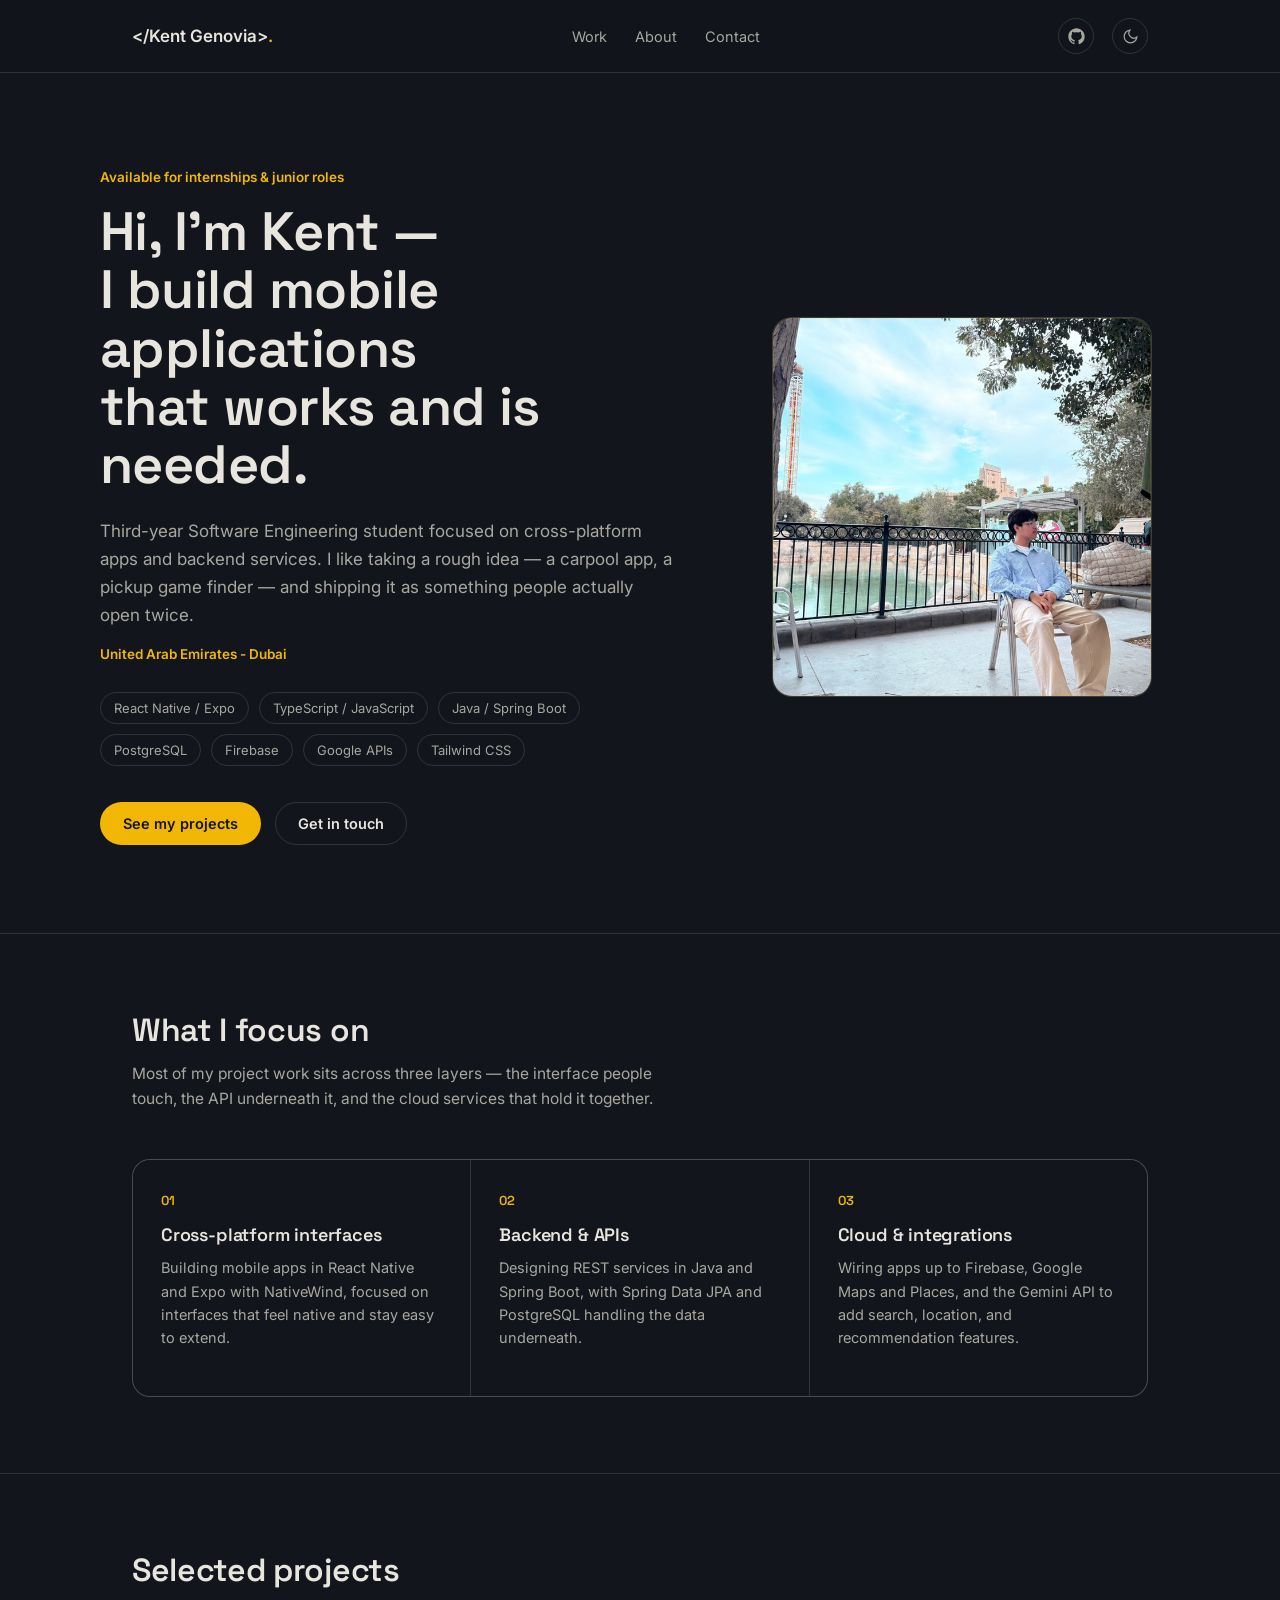
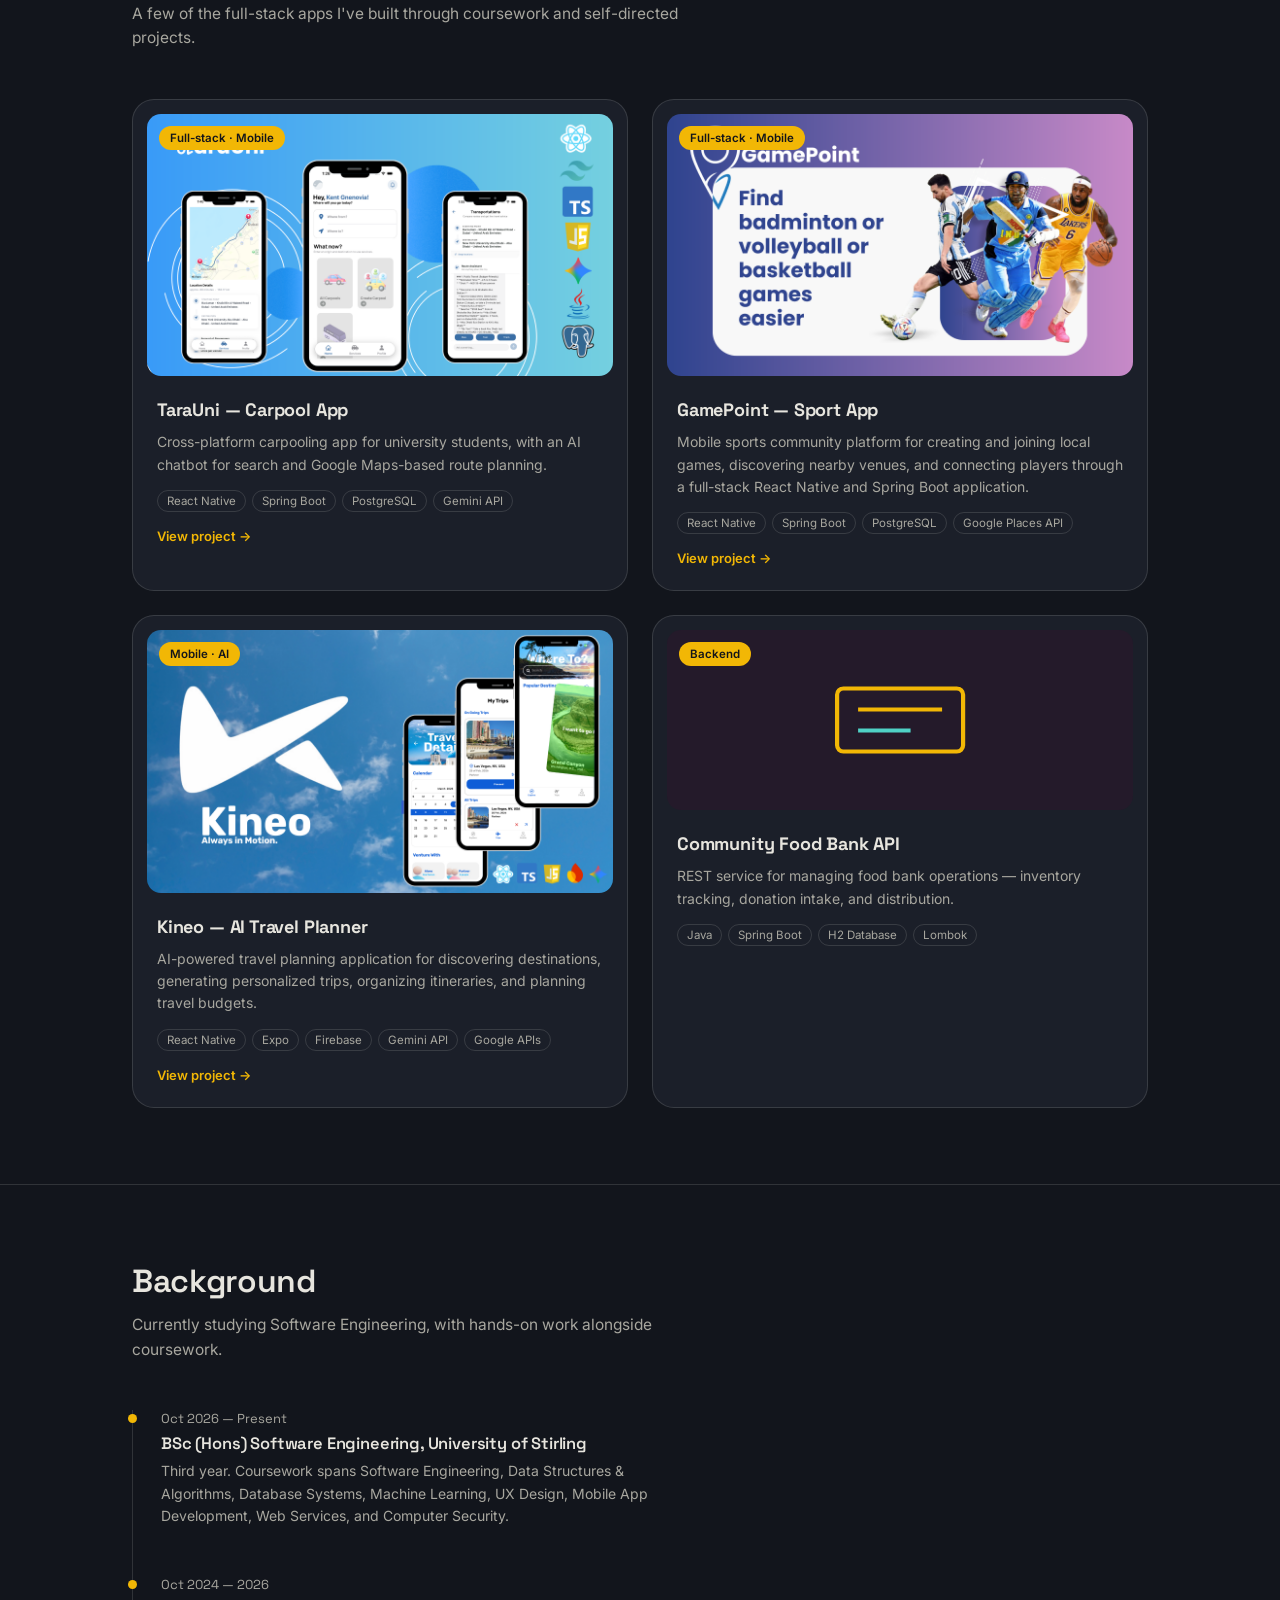
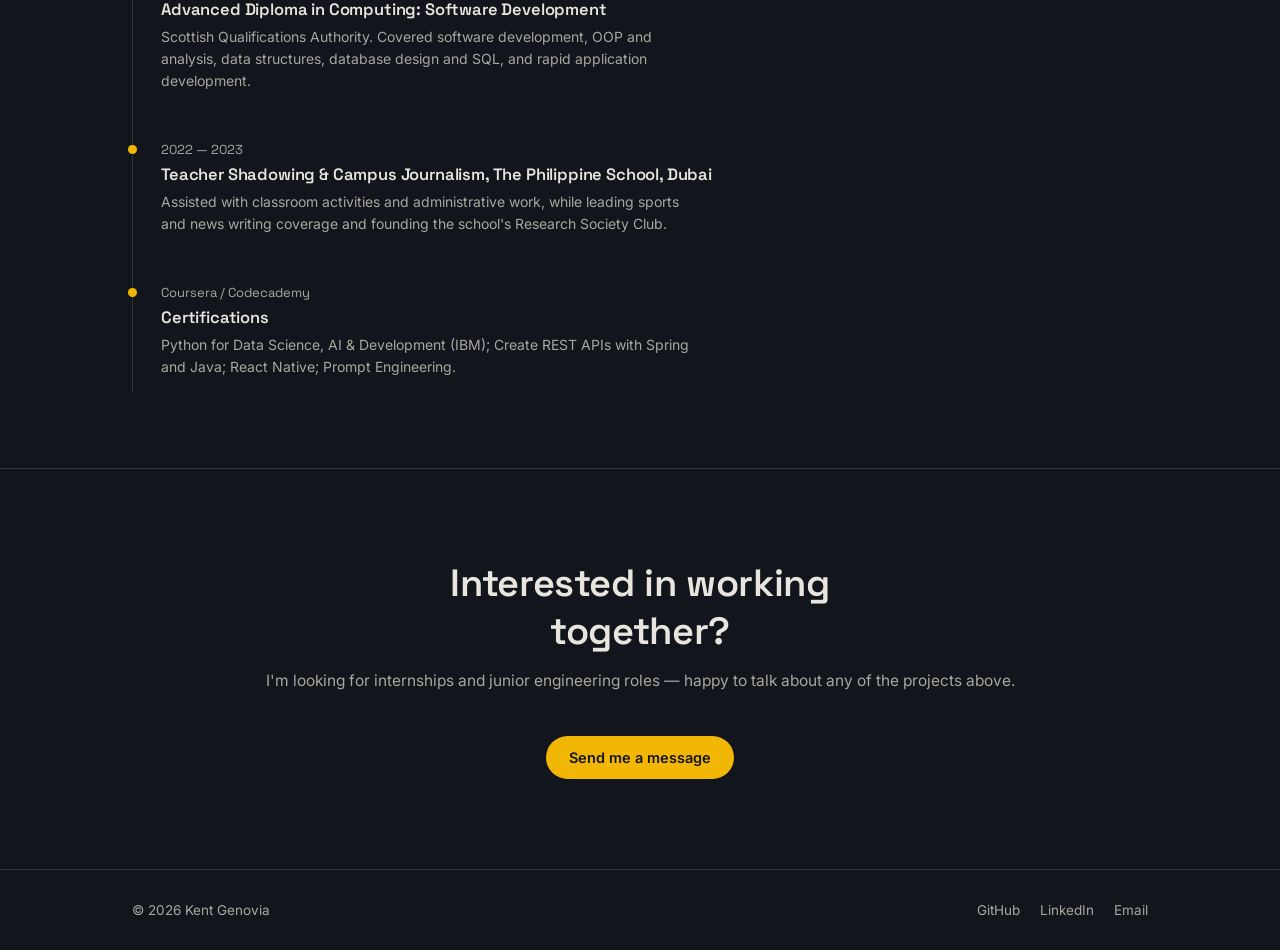
==== index.html @ 3444ab53 "initial deploy" ====
<!DOCTYPE html>
<html lang="en">
<head>
<meta charset="UTF-8">
<meta name="viewport" content="width=device-width, initial-scale=1.0">
<title>Kent Genovia — Software Engineering Student</title>
<meta name="description" content="Kent Edcel J. Genovia — Software Engineering Student building cross-platform apps and backend services.">
<link rel="preconnect" href="https://fonts.googleapis.com">
<link href="https://fonts.googleapis.com/css2?family=Space+Grotesk:wght@400;500;600;700&family=Inter:wght@400;500;600&display=swap" rel="stylesheet">
<link rel="stylesheet" href="styles.css">
</head>
<body>

<header>
  <nav class="wrap">
    <a class="brand" href="#top">&lt;/Kent Genovia&gt;<span class="dot">.</span></a>
    <div class="nav-links">
      <a href="#work">Work</a>
      <a href="#about">About</a>
      <a href="#contact">Contact</a>
    </div>
    <div class="nav-right">
      <a class="icon-btn" href="https://github.com/genoviakent12-rgb" target="_blank" rel="noopener" aria-label="GitHub">
        <svg width="17" height="17" viewBox="0 0 24 24" fill="currentColor"><path d="M12 .5C5.73.5.5 5.73.5 12a11.5 11.5 0 0 0 7.86 10.94c.57.1.79-.25.79-.55v-2.14c-3.2.7-3.88-1.36-3.88-1.36-.52-1.33-1.28-1.69-1.28-1.69-1.05-.72.08-.7.08-.7 1.16.08 1.77 1.19 1.77 1.19 1.03 1.77 2.71 1.26 3.37.96.1-.75.4-1.26.73-1.55-2.56-.29-5.25-1.28-5.25-5.7 0-1.26.45-2.29 1.19-3.1-.12-.29-.52-1.47.11-3.06 0 0 .97-.31 3.18 1.18a11 11 0 0 1 5.79 0c2.2-1.49 3.18-1.18 3.18-1.18.63 1.59.23 2.77.11 3.06.74.81 1.18 1.84 1.18 3.1 0 4.43-2.69 5.4-5.26 5.69.41.36.78 1.06.78 2.14v3.17c0 .3.21.66.79.55A11.5 11.5 0 0 0 23.5 12C23.5 5.73 18.27.5 12 .5Z"/></svg>
      </a>
      <button class="icon-btn" id="theme-toggle" aria-label="Toggle theme" title="Toggle theme">
        <svg id="theme-icon" width="17" height="17" viewBox="0 0 24 24" fill="none" stroke="currentColor" stroke-width="1.7"><path d="M21 12.8A9 9 0 1 1 11.2 3a7 7 0 0 0 9.8 9.8Z"/></svg>
      </button>
    </div>
  </nav>
</header>

<main id="top">

  <section class="hero wrap">

  <div>

    <div class="kicker">
      Available for internships &amp; junior roles
    </div>

    <h1>
      Hi, I'm Kent —<br>
      I build mobile applications<br>
      that works and is needed.
    </h1>

    <p class="lede">
      Third-year Software Engineering student focused on cross-platform apps and backend services.
      I like taking a rough idea &mdash; a carpool app, a pickup game finder &mdash; and shipping it as something people actually open twice.
    </p>

    <div class="kicker">
      United Arab Emirates - Dubai
    </div>

    <div class="stack-row">
      <span class="pill">React Native / Expo</span>
      <span class="pill">TypeScript / JavaScript</span>
      <span class="pill">Java / Spring Boot</span>
      <span class="pill">PostgreSQL</span>
      <span class="pill">Firebase</span>
      <span class="pill">Google APIs</span>
      <span class="pill">Tailwind CSS</span>
    </div>

    <div class="hero-actions">
      <a class="btn btn-primary" href="#work">
        See my projects
      </a>

      <a class="btn btn-ghost" href="mailto:genovia.kent12@gmail.com">
        Get in touch
      </a>
    </div>

  </div>


  <div class="profile-photo">

    <img
      src="images/portfolio_pfp.jpg"
      alt="Kent Genovia"
    >

  </div>

</section>

  <section class="section" id="about">
    <div class="wrap">
      <div class="section-head">
        <h2>What I focus on</h2>
        <p>Most of my project work sits across three layers &mdash; the interface people touch, the API underneath it, and the cloud services that hold it together.</p>
      </div>
      <div class="cap-grid">
        <div class="cap">
          <div class="num">01</div>
          <h3>Cross-platform interfaces</h3>
          <p>Building mobile apps in React Native and Expo with NativeWind, focused on interfaces that feel native and stay easy to extend.</p>
        </div>
        <div class="cap">
          <div class="num">02</div>
          <h3>Backend &amp; APIs</h3>
          <p>Designing REST services in Java and Spring Boot, with Spring Data JPA and PostgreSQL handling the data underneath.</p>
        </div>
        <div class="cap">
          <div class="num">03</div>
          <h3>Cloud &amp; integrations</h3>
          <p>Wiring apps up to Firebase, Google Maps and Places, and the Gemini API to add search, location, and recommendation features.</p>
        </div>
      </div>
    </div>
  </section>

  <section class="section" id="work">
  <div class="wrap">

    <div class="section-head">
      <h2>Selected projects</h2>
      <p>
        A few of the full-stack apps I've built through coursework
        and self-directed projects.
      </p>
    </div>

    <div class="proj-grid">

      <!-- TARAUNI -->
      <div class="proj-card">

        <a href="projects/tarauni.html" class="project-card-link">

          <div class="proj-thumb">
            <img src="images/TaraUniBanner.png" alt="TaraUni project banner">
            <div class="proj-tag">Full-stack · Mobile</div>
          </div>

          <div class="proj-body">

            <h3>
              TaraUni — Carpool App
            </h3>

            <p>
              Cross-platform carpooling app for university students,
              with an AI chatbot for search and Google Maps-based
              route planning.
            </p>

            <div class="proj-stack">
              <span>React Native</span>
              <span>Spring Boot</span>
              <span>PostgreSQL</span>
              <span>Gemini API</span>
            </div>

            <div class="project-view">
              View project →
            </div>

          </div>

        </a>

      </div>


      <!-- GAMEPOINT -->
      <div class="proj-card">

        <a href="projects/gamepoint.html" class="project-card-link">

          <div class="proj-thumb">
            <img src="images/GamePointBanner.png" alt="GamePoint project banner">
            <div class="proj-tag">Full-stack · Mobile</div>
          </div>

          <div class="proj-body">

            <h3>
              GamePoint — Sport App
            </h3>

            <p>
              Mobile sports community platform for creating and joining
              local games, discovering nearby venues, and connecting
              players through a full-stack React Native and Spring Boot
              application.
            </p>

            <div class="proj-stack">
              <span>React Native</span>
              <span>Spring Boot</span>
              <span>PostgreSQL</span>
              <span>Google Places API</span>
            </div>

            <div class="project-view">
              View project →
            </div>

          </div>

        </a>

      </div>


      <!-- KINEO -->
      <div class="proj-card">

        <a href="projects/kineo.html" class="project-card-link">

          <div class="proj-thumb">
            <img src="images/KineoBanner.png" alt="Kineo project banner">
            <div class="proj-tag">Mobile · AI</div>
          </div>

          <div class="proj-body">

            <h3>
              Kineo — AI Travel Planner
            </h3>

            <p>
              AI-powered travel planning application for discovering
              destinations, generating personalized trips, organizing
              itineraries, and planning travel budgets.
            </p>

            <div class="proj-stack">
              <span>React Native</span>
              <span>Expo</span>
              <span>Firebase</span>
              <span>Gemini API</span>
              <span>Google APIs</span>
            </div>

            <div class="project-view">
              View project →
            </div>

          </div>

        </a>

      </div>


      <!-- COMMUNITY FOOD BANK API -->
      <div class="proj-card">

        <div class="proj-thumb placeholder" style="background:#241a2a;">

          <div class="proj-tag">Backend</div>

          <svg viewBox="0 0 100 60">

            <rect
              x="20"
              y="15"
              width="60"
              height="30"
              rx="3"
              stroke="#f2b705"
              stroke-width="2"
              fill="none"
            />

            <line
              x1="30"
              y1="25"
              x2="70"
              y2="25"
              stroke="#f2b705"
              stroke-width="2"
            />

            <line
              x1="30"
              y1="35"
              x2="55"
              y2="35"
              stroke="#4fd1c5"
              stroke-width="2"
            />

          </svg>

        </div>

        <div class="proj-body">

          <h3>
            Community Food Bank API
          </h3>

          <p>
            REST service for managing food bank operations —
            inventory tracking, donation intake, and distribution.
          </p>

          <div class="proj-stack">
            <span>Java</span>
            <span>Spring Boot</span>
            <span>H2 Database</span>
            <span>Lombok</span>
          </div>

        </div>

      </div>

    </div>

  </div>
</section>

  <section class="section">
    <div class="wrap">
      <div class="section-head">
        <h2>Background</h2>
        <p>Currently studying Software Engineering, with hands-on work alongside coursework.</p>
      </div>
      <div class="timeline">
        <div class="t-item">
          <div class="t-when">Oct 2026 — Present</div>
          <h3>BSc (Hons) Software Engineering, University of Stirling</h3>
          <p>Third year. Coursework spans Software Engineering, Data Structures &amp; Algorithms, Database Systems, Machine Learning, UX Design, Mobile App Development, Web Services, and Computer Security.</p>
        </div>
        <div class="t-item">
          <div class="t-when">Oct 2024 — 2026</div>
          <h3>Advanced Diploma in Computing: Software Development</h3>
          <p>Scottish Qualifications Authority. Covered software development, OOP and analysis, data structures, database design and SQL, and rapid application development.</p>
        </div>
        <div class="t-item">
          <div class="t-when">2022 — 2023</div>
          <h3>Teacher Shadowing &amp; Campus Journalism, The Philippine School, Dubai</h3>
          <p>Assisted with classroom activities and administrative work, while leading sports and news writing coverage and founding the school's Research Society Club.</p>
        </div>
        <div class="t-item">
          <div class="t-when">Coursera / Codecademy</div>
          <h3>Certifications</h3>
          <p>Python for Data Science, AI &amp; Development (IBM); Create REST APIs with Spring and Java; React Native; Prompt Engineering.</p>
        </div>
      </div>
    </div>
  </section>

  <section class="cta" id="contact">
    <div class="wrap">
      <h2>Interested in working together?</h2>
      <p>I'm looking for internships and junior engineering roles — happy to talk about any of the projects above.</p>
      <a class="btn btn-primary" href="mailto:genovia.kent1205@gmail.com">Send me a message</a>
    </div>
  </section>

</main>

<footer>
  <div class="wrap">
    <span>© 2026 Kent Genovia</span>
    <div class="foot-links">
      <a href="https://github.com/genoviakent12-rgb" target="_blank" rel="noopener">GitHub</a>
      <a href="http://www.linkedin.com/in/kent-genovia-6a03a72a3" target="_blank" rel="noopener">LinkedIn</a>
      <a href="mailto:genovia.kent1205@gmail.com">Email</a>
    </div>
  </div>
</footer>

<script src="script.js"></script>
</body>
</html>
---- styles.css ----
:root{
  --ink:#12151c;
  --ink-2:#1b1f29;
  --paper:#f6f4ee;
  --paper-2:#ebe8df;
  --line-dark: rgba(231,229,222,0.14);
  --line-light: rgba(18,21,28,0.12);
  --gold:#f2b705;
  --teal:#4fd1c5;
  --text:#e7e5de;
  --text-dim:#a8a79f;
  --bg: var(--ink);
  --bg-2: var(--ink-2);
  --fg: var(--text);
  --fg-dim: var(--text-dim);
  --line: var(--line-dark);
  --radius: 16px;
}
html[data-theme="light"]{
  --bg: var(--paper);
  --bg-2: var(--paper-2);
  --fg: #1c1f26;
  --fg-dim:#5b5a54;
  --line: var(--line-light);
}
*{box-sizing:border-box;}
html,body{margin:0;padding:0;}
body{
  background:var(--bg);
  color:var(--fg);
  font-family:'Inter',sans-serif;
  -webkit-font-smoothing:antialiased;
  transition:background .25s ease,color .25s ease;
}
h1,h2,h3,.display{
  font-family:'Space Grotesk',sans-serif;
  letter-spacing:-0.01em;
  margin:0;
}
a{color:inherit;text-decoration:none;}
.wrap{
  max-width:1080px;
  margin:0 auto;
  padding:0 32px;
}
/* NAV */
header{
  position:sticky; top:0; z-index:20;
  background:color-mix(in srgb, var(--bg) 88%, transparent);
  backdrop-filter: blur(10px);
  border-bottom:1px solid var(--line);
}
nav.wrap{
  display:flex; align-items:center; justify-content:space-between;
  height:72px;
}
.brand{font-size:17px; font-weight:600;}
.brand .dot{color:var(--gold);}
.nav-links{display:flex; gap:28px; align-items:center; font-size:14.5px; color:var(--fg-dim);}
.nav-links a:hover{color:var(--fg);}
.nav-right{display:flex; align-items:center; gap:18px;}
.icon-btn{
  width:36px;height:36px;border-radius:50%;
  display:flex;align-items:center;justify-content:center;
  border:1px solid var(--line); color:var(--fg-dim); cursor:pointer;
  background:transparent;
}
.icon-btn:hover{color:var(--fg); border-color:var(--fg-dim);}
@media (max-width:720px){ .nav-links{display:none;} }

/* HERO */
.hero{
  padding:96px 0 88px;
  display:grid;
  grid-template-columns:1.15fr 0.85fr;
  gap:56px;
  align-items:center;
}
.kicker{
  font-size:13.5px; color:var(--gold); font-weight:600;
  margin-bottom:18px;
}
.hero h1{
  font-size:clamp(34px,5vw,54px);
  line-height:1.08;
  font-weight:600;
}
.hero p.lede{
  margin-top:22px;
  font-size:17px;
  line-height:1.65;
  color:var(--fg-dim);
  max-width:52ch;
}
.stack-row{
  display:flex; flex-wrap:wrap; gap:10px;
  margin-top:30px;
}
.pill{
  font-size:13px; padding:7px 13px;
  border:1px solid var(--line);
  border-radius:100px;
  color:var(--fg-dim);
}
.hero-actions{margin-top:36px; display:flex; gap:14px; flex-wrap:wrap;}
.btn{
  display:inline-flex; align-items:center; gap:8px;
  padding:12px 22px;
  font-size:14.5px; font-weight:600;
  border-radius:100px;
  cursor:pointer; border:1px solid transparent;
}
.btn-primary{background:var(--gold); color:#14151a;}
.btn-primary:hover{filter:brightness(1.06);}
.btn-ghost{border-color:var(--line); color:var(--fg);}
.btn-ghost:hover{border-color:var(--fg-dim);}

/* route graphic */
.route-card{
  position:relative;
  aspect-ratio:1/1.05;
  border:1px solid var(--line);
  border-radius:16px;
  background:var(--bg-2);
  overflow:hidden;
}
.route-card svg{width:100%;height:100%;display:block;}

/* SECTION HEADS */
.section{padding:76px 0; border-top:1px solid var(--line);}
.section-head{max-width:56ch; margin-bottom:48px;}
.section-head h2{font-size:clamp(24px,3vw,32px); font-weight:600;}
.section-head p{color:var(--fg-dim); margin-top:12px; font-size:15.5px; line-height:1.6;}

/* CAPABILITIES */
.cap-grid{
  display:grid; grid-template-columns:repeat(3,1fr); gap:1px;
  background:var(--line);
  border:1px solid var(--line);
  border-radius:18px;
  overflow:hidden;
}
.cap{
  background:var(--bg); padding:32px 28px;
}
.cap .num{font-size:13px; color:var(--gold); font-family:'Space Grotesk',sans-serif; font-weight:600;}
.cap h3{font-size:18px; margin-top:14px; font-weight:600;}
.cap p{font-size:14.5px; color:var(--fg-dim); margin-top:10px; line-height:1.6;}
@media (max-width:800px){ .cap-grid{grid-template-columns:1fr;} }

/* PROJECTS — redesigned card: padded rounded frame, tag floats over the image */
.proj-grid{
  display:grid; grid-template-columns:1fr 1fr; gap:24px;
}
.proj-card{
  border:1px solid var(--line);
  border-radius:22px;
  overflow:hidden;
  background:var(--bg-2);
  display:flex; flex-direction:column;
  padding:14px;
  transition:border-color .2s ease, transform .2s ease;
}
.proj-card:hover{
  border-color:var(--gold);
  transform:translateY(-3px);
}
.proj-thumb{
  position:relative;
  width:100%;
  border-radius:14px;
  overflow:hidden;
  background:var(--bg);
}
.proj-thumb img{
  width:100%;
  height:auto;
  display:block;
}
.proj-thumb.placeholder{
  height:180px;
  display:flex;
  align-items:center;
  justify-content:center;
}
.proj-thumb.placeholder svg{
  width:70%;
  height:70%;
}
.proj-tag{
  position:absolute;
  top:12px;
  left:12px;
  font-size:11.5px;
  font-weight:600;
  color:#14151a;
  background:var(--gold);
  padding:5px 11px;
  border-radius:100px;
  z-index:2;
}
.proj-body{padding:20px 10px 10px;}
.proj-body h3{font-size:18px; margin-top:2px;}
.proj-body p{font-size:14px; color:var(--fg-dim); margin-top:10px; line-height:1.6;}
.proj-stack{margin-top:14px; display:flex; flex-wrap:wrap; gap:6px;}
.proj-stack span{
  font-size:11.5px; color:var(--fg-dim);
  border:1px solid var(--line); border-radius:100px;
  padding:3px 9px;
}
@media (max-width:800px){ .proj-grid{grid-template-columns:1fr;} }
.project-card-link{
  display:flex;
  flex-direction:column;
  height:100%;
}
.project-card-link:hover{
  color:inherit;
}
.project-view{
  margin-top:16px;
  font-size:13px;
  font-weight:600;
  color:var(--gold);
}

/* TIMELINE (education/experience) */
.timeline{border-left:1px solid var(--line); padding-left:28px; display:flex; flex-direction:column; gap:34px;}
.t-item{position:relative;}
.t-item::before{
  content:""; position:absolute; left:-33px; top:4px;
  width:9px;height:9px;border-radius:50%;
  background:var(--gold);
}
.t-item .t-when{font-size:13px; color:var(--fg-dim); font-family:'Space Grotesk',sans-serif;}
.t-item h3{font-size:16.5px; margin-top:6px; font-weight:600;}
.t-item p{font-size:14px; color:var(--fg-dim); margin-top:6px; line-height:1.6; max-width:60ch;}

/* CTA */
.cta{
  text-align:center; padding:90px 0;
  border-top:1px solid var(--line);
}
.cta h2{font-size:clamp(26px,4vw,38px); font-weight:600; max-width:22ch; margin:0 auto;}
.cta p{color:var(--fg-dim); margin-top:16px; font-size:15.5px;}
.cta .btn{margin-top:30px;}

footer{border-top:1px solid var(--line); padding:32px 0;}
footer .wrap{display:flex; justify-content:space-between; align-items:center; font-size:13.5px; color:var(--fg-dim);}
footer a:hover{color:var(--fg);}
.foot-links{display:flex; gap:20px;}

@media (max-width:800px){
  .hero{grid-template-columns:1fr;}
  .route-card{order:-1; max-width:280px; margin:0 auto;}
}

/* PROJECT PAGE */

.project-hero{
  padding:90px 0 80px;
  border-bottom:1px solid var(--line);
}

.back-link{
  display:inline-block;
  font-size:14px;
  color:var(--fg-dim);
  margin-bottom:50px;
}

.back-link:hover{
  color:var(--fg);
}

.project-label{
  font-size:13px;
  font-weight:600;
  color:var(--gold);
  margin-bottom:18px;
}

.project-hero h1{
  font-size:clamp(48px,8vw,82px);
  line-height:1;
  font-weight:600;
}

.project-subtitle{
  max-width:680px;
  margin-top:24px;
  font-size:18px;
  line-height:1.65;
  color:var(--fg-dim);
}

.project-actions{
  display:flex;
  flex-wrap:wrap;
  gap:14px;
  margin-top:32px;
}


/* PROJECT INFORMATION */

.project-info-grid{
  display:grid;
  grid-template-columns:1.4fr .8fr;
  gap:80px;
}

.project-info-grid h2{
  font-size:30px;
  margin-bottom:24px;
}

.project-info-grid p{
  max-width:65ch;
  color:var(--fg-dim);
  font-size:15px;
  line-height:1.7;
  margin-top:16px;
}

.project-number{
  color:var(--gold);
  font-family:'Space Grotesk',sans-serif;
  font-weight:600;
  font-size:13px;
  margin-bottom:14px;
}

.project-details{
  border-top:1px solid var(--line);
}

.project-details > .section-label{
  display:block;
  padding:16px 0;
  border-bottom:1px solid var(--line);
}


.project-details strong{
  font-size:14px;
  font-weight:500;
}


/* TECHNOLOGIES */

.tech-grid{
  display:grid;
  grid-template-columns:repeat(3,1fr);
  gap:1px;
  background:var(--line);
  border:1px solid var(--line);
  border-radius:18px;
  overflow:hidden;
}

.tech-item{
  background:var(--bg);
  padding:26px;
  display:flex;
  flex-direction:column;
  gap:7px;
}

.tech-item strong{
  font-family:'Space Grotesk',sans-serif;
  font-size:17px;
}

.tech-item span{
  color:var(--fg-dim);
  font-size:13px;
}


/* FEATURES */

.feature-grid{
  display:grid;
  grid-template-columns:repeat(2,1fr);
  gap:24px;
}

.feature{
  border:1px solid var(--line);
  border-radius:16px;
  padding:30px;
  background:var(--bg-2);
}

.feature > span{
  color:var(--gold);
  font-family:'Space Grotesk',sans-serif;
  font-size:13px;
  font-weight:600;
}

.feature h3{
  font-size:18px;
  margin-top:14px;
}

.feature p{
  color:var(--fg-dim);
  font-size:14px;
  line-height:1.6;
  margin-top:10px;
}


/* PDF */

.pdf-container{
  width:100%;
  height:800px;
  border:1px solid var(--line);
  border-radius:16px;
  background:var(--bg-2);
  overflow:hidden;
}

.pdf-container iframe{
  width:100%;
  height:100%;
  border:0;
}


/* RESPONSIVE */

@media (max-width:800px){

  .project-info-grid{
    grid-template-columns:1fr;
    gap:50px;
  }

  .tech-grid{
    grid-template-columns:1fr;
  }

  .feature-grid{
    grid-template-columns:1fr;
  }

  .pdf-container{
    height:600px;
  }

}

@media (max-width:600px){

  .project-hero{
    padding:60px 0;
  }

  .project-hero h1{
    font-size:48px;
  }

  .project-subtitle{
    font-size:16px;
  }

  .pdf-container{
    height:500px;
  }

}

/* GAMEPOINT ARCHITECTURE */

.architecture{
  max-width:720px;
  margin:0 auto;
  display:flex;
  flex-direction:column;
  align-items:center;
}

.architecture-box{
  width:100%;
  max-width:520px;
  padding:28px;
  border:1px solid var(--line);
  background:var(--bg-2);
  text-align:center;
  border-radius:14px;
  display:flex;
  flex-direction:column;
  gap:7px;
  transition:transform .2s ease,border-color .2s ease;
}

.architecture-box:hover{
  transform:translateY(-4px);
  border-color:var(--gold);
}

.architecture-box strong{
  font-family:'Space Grotesk',sans-serif;
  font-size:19px;
}

.architecture-box span{
  color:var(--fg-dim);
  font-size:13px;
}

.architecture-arrow{
  display:flex;
  flex-direction:column;
  align-items:center;
  gap:4px;
  padding:18px 0;
  color:var(--gold);
  font-family:'Space Grotesk',sans-serif;
  font-size:22px;
}

.architecture-arrow span{
  color:var(--fg-dim);
  font-family:'Inter',sans-serif;
  font-size:11px;
}

.architecture-number{
  display:inline-flex;
  align-items:center;
  justify-content:center;
  width:max-content;
  min-width:42px;
  height:26px;
  padding:0 9px;
  margin:0 auto 15px;
  border:1px solid var(--line);
  border-radius:999px;
  font-size:10px;
  font-weight:700;
  letter-spacing:.08em;
  color:var(--gold);
}

.architecture-box h3{
  margin:0 0 8px;
  font-size:17px;
}

.architecture-box p{
  margin:0;
  color:var(--fg-dim);
  font-size:13px;
  line-height:1.6;
}

.architecture-row{
  display:grid;
  grid-template-columns:repeat(3,1fr);
  gap:16px;
  width:100%;
}

.architecture-box-wide{
  width:100%;
  max-width:100%;
}


/* API */

.api-list{
  display:flex;
  flex-direction:column;
  gap:14px;
  margin-top:30px;
}

.api-item{
  display:flex;
  gap:18px;
  align-items:flex-start;
  padding:22px;
  border:1px solid var(--line);
  border-radius:14px;
  background:var(--bg-2);
}

.api-number{
  display:flex;
  align-items:center;
  justify-content:center;
  flex-shrink:0;
  width:38px;
  height:38px;
  border:1px solid var(--line);
  border-radius:10px;
  font-size:11px;
  font-weight:700;
  color:var(--gold);
}

.api-method{
  font-family:'Space Grotesk',sans-serif;
  font-size:12px;
  font-weight:600;
  color:var(--gold);
}

.api-item strong{
  display:block;
  margin-bottom:6px;
  color:var(--fg);
  font-size:15px;
}

.api-item code{
  font-family:monospace;
  font-size:13px;
  color:var(--fg);
}

.api-item p{
  margin:0;
  color:var(--fg-dim);
  font-size:13.5px;
  line-height:1.6;
}


/* DOCUMENTATION CARD */

.documentation-grid{
  display:grid;
  grid-template-columns:repeat(3,1fr);
  gap:16px;
  margin-top:30px;
}

.documentation-card{
  display:flex;
  flex-direction:column;
  padding:25px;
  min-height:190px;
  border:1px solid var(--line);
  border-radius:14px;
  background:var(--bg-2);
  text-decoration:none;
  transition:transform .2s ease,border-color .2s ease;
}

.documentation-card:hover{
  transform:translateY(-5px);
  border-color:var(--gold);
  color:inherit;
}

.documentation-type{
  display:inline-flex;
  width:max-content;
  margin-bottom:15px;
  padding:5px 9px;
  border:1px solid var(--line);
  border-radius:999px;
  font-size:9px;
  font-weight:700;
  letter-spacing:.1em;
  color:var(--gold);
}

.documentation-card h3{
  margin:0 0 8px;
  font-size:17px;
  color:var(--fg);
}

.documentation-card p{
  margin:0;
  color:var(--fg-dim);
  font-size:13px;
  line-height:1.6;
  max-width:55ch;
}

.documentation-link{
  margin-top:auto;
  padding-top:20px;
  font-size:12px;
  font-weight:600;
  color:var(--gold);
}


/* KINEO PROJECT PAGE — BUDGET */

.budget-grid{
  display:grid;
  grid-template-columns:repeat(4,1fr);
  gap:14px;
  margin-top:30px;
}

.budget-card{
  padding:24px;
  border:1px solid var(--line);
  border-radius:14px;
  background:var(--bg-2);
  display:flex;
  flex-direction:column;
  gap:10px;
  transition:transform .2s ease,border-color .2s ease;
}

.budget-card:hover{
  transform:translateY(-4px);
  border-color:var(--gold);
}

.budget-name{
  font-size:13px;
  font-weight:600;
  text-transform:uppercase;
  letter-spacing:.08em;
  color:var(--fg-dim);
}

.budget-card strong{
  font-family:'Space Grotesk',sans-serif;
  font-size:17px;
  color:var(--fg);
}


/* KINEO CTA */

.project-cta{
  padding:120px 0;
  border-top:1px solid var(--line);
}

.cta-content{
  max-width:700px;
}

.cta-content h2{
  margin:12px 0 16px;
  font-size:clamp(32px,5vw,54px);
  line-height:1.05;
  letter-spacing:-.04em;
}

.cta-content p{
  margin:0 0 28px;
  max-width:540px;
  color:var(--fg-dim);
  line-height:1.7;
}


/* KINEO RESPONSIVE */

@media(max-width:900px){

  .budget-grid{
    grid-template-columns:repeat(2,1fr);
  }

  .architecture-row{
    grid-template-columns:1fr;
  }

  .documentation-grid{
    grid-template-columns:repeat(2,1fr);
  }

}

@media(max-width:600px){

  .budget-grid{
    grid-template-columns:1fr;
  }

  .documentation-grid{
    grid-template-columns:1fr;
  }

  .architecture-box{
    padding:22px;
  }

  .api-item{
    padding:18px;
  }

  .project-cta{
    padding:80px 0;
  }

}

/* PROFILE PHOTO */
.profile-photo{
  position:relative;
  width:100%;
  max-width:380px;
  aspect-ratio:1/1;
  margin:0 auto;
  border:1px solid var(--line);
  border-radius:20px;
  overflow:hidden;
  background:var(--bg-2);
}

.profile-photo img{
  width:100%;
  height:100%;
  display:block;
  object-fit:cover;
  object-position:center;
}

.profile-photo::after{
  content:"";
  position:absolute;
  inset:0;
  border:1px solid rgba(242,183,5,0.18);
  border-radius:20px;
  pointer-events:none;
}

@media (max-width:800px){
  .profile-photo{
    order:-1;
    max-width:280px;
    margin:0 auto 10px;
  }
}

/* DEMO CARD */
.demo-card{
  margin-top:32px;
  padding:32px;
  border:1px solid var(--line);
  border-radius:18px;
  background:var(--bg-2);
}

.demo-label{
  display:block;
  font-size:12px;
  font-weight:600;
  color:var(--gold);
  margin-bottom:12px;
  letter-spacing:.04em;
}

.demo-card h3{
  font-size:22px;
  font-weight:600;
  margin-bottom:12px;
}

.demo-card p{
  max-width:650px;
  color:var(--fg-dim);
  line-height:1.65;
  margin-bottom:24px;
}
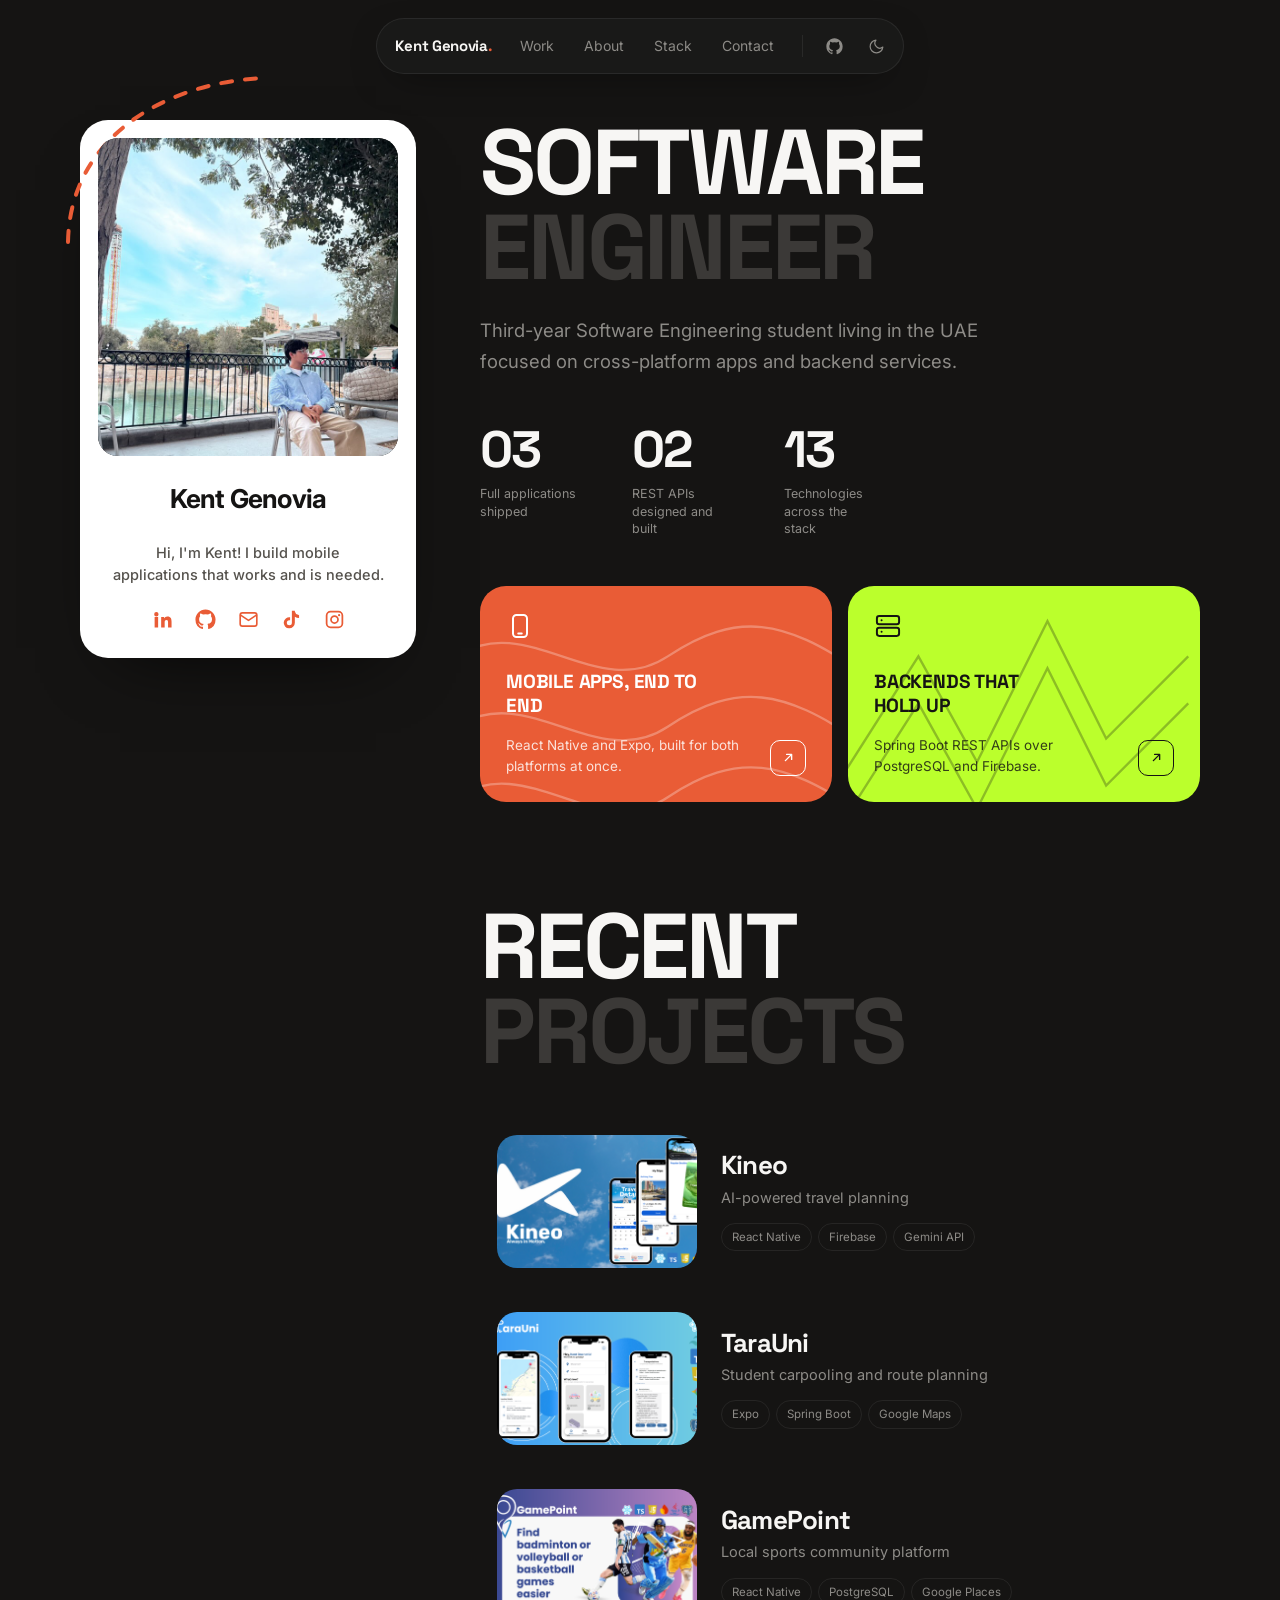
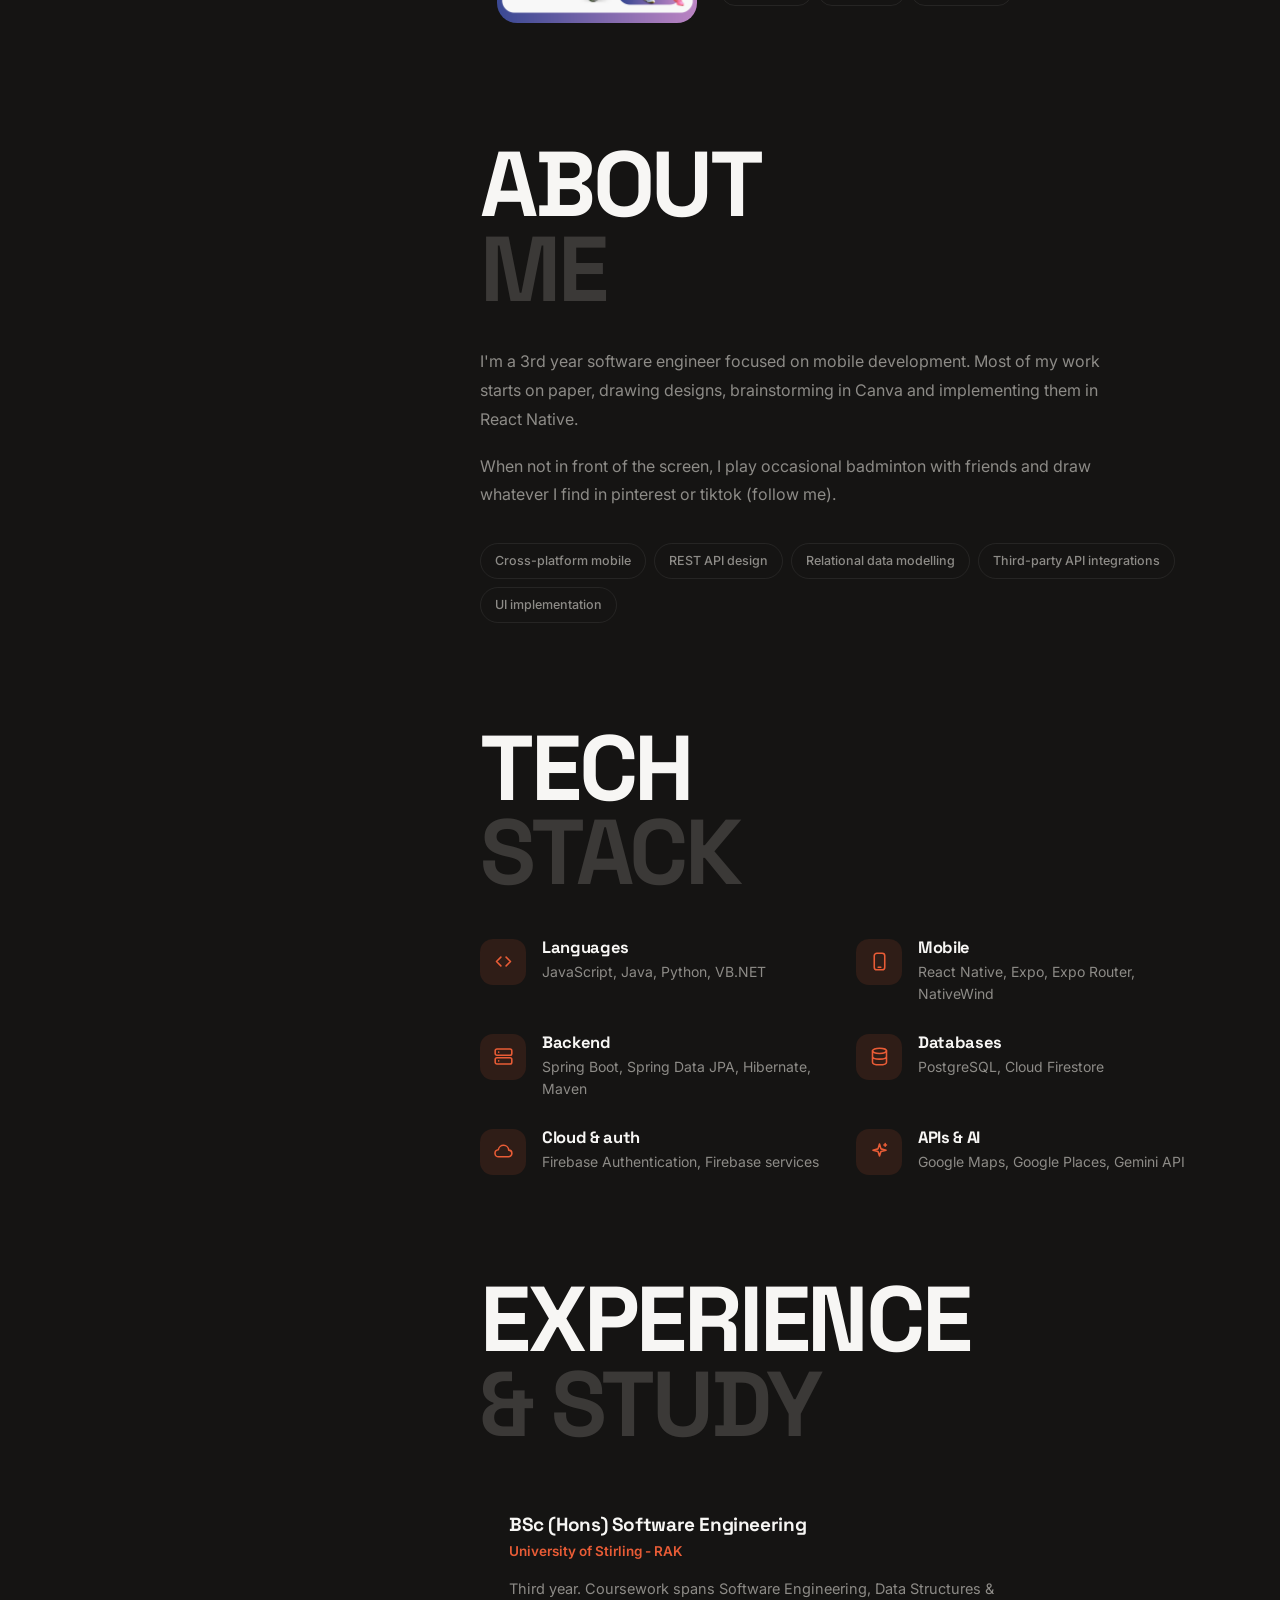
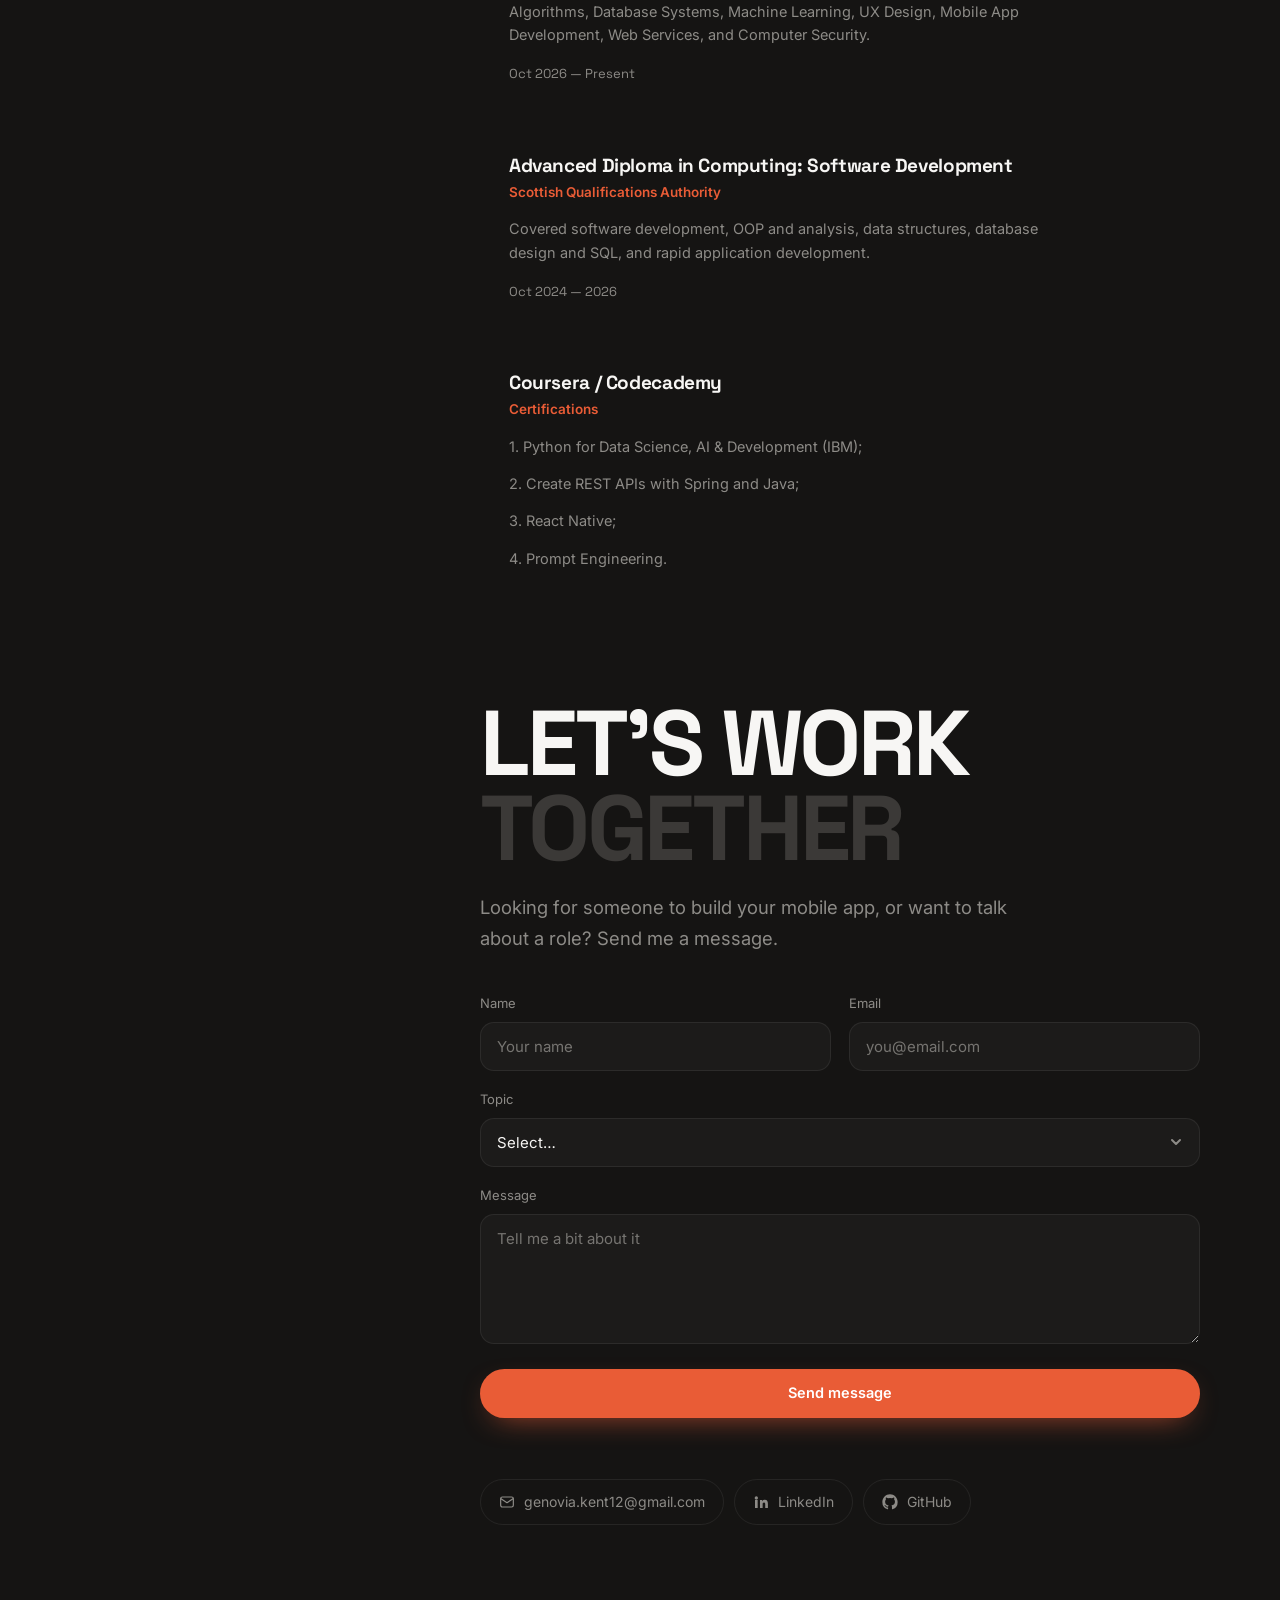
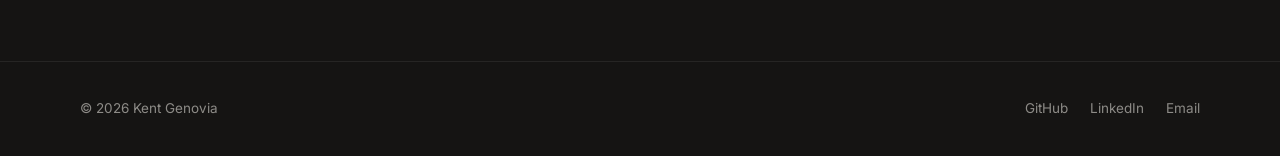
==== commit 9afd2335: "change the styling for a more modern look" ====
--- a/index.html
+++ b/index.html
@@ -1,376 +1,623 @@
 <!DOCTYPE html>
-<html lang="en">
+<html lang="en" data-theme="dark">
 <head>
 <meta charset="UTF-8">
 <meta name="viewport" content="width=device-width, initial-scale=1.0">
-<title>Kent Genovia — Software Engineering Student</title>
-<meta name="description" content="Kent Edcel J. Genovia — Software Engineering Student building cross-platform apps and backend services.">
+
+<title>Kent Genovia — Software Engineer</title>
+
+<meta name="description" content="Kent Genovia — software engineer building cross-platform mobile applications with React Native, Expo, Spring Boot and PostgreSQL.">
+<meta name="theme-color" content="#151413">
+
 <link rel="preconnect" href="https://fonts.googleapis.com">
+<link rel="preconnect" href="https://fonts.gstatic.com" crossorigin>
 <link href="https://fonts.googleapis.com/css2?family=Space+Grotesk:wght@400;500;600;700&family=Inter:wght@400;500;600&display=swap" rel="stylesheet">
+
 <link rel="stylesheet" href="styles.css">
+
+<script>
+  (function () {
+    try {
+      var saved = localStorage.getItem('kg-theme');
+      if (saved) document.documentElement.setAttribute('data-theme', saved);
+    } catch (e) {}
+
+    if ('IntersectionObserver' in window &&
+        !window.matchMedia('(prefers-reduced-motion: reduce)').matches) {
+      document.documentElement.classList.add('reveal-ready');
+    }
+  })();
+</script>
+
 </head>
+
 <body>
 
-<header>
-  <nav class="wrap">
-    <a class="brand" href="#top">&lt;/Kent Genovia&gt;<span class="dot">.</span></a>
+<!-- ===================== NAV ===================== -->
+
+<header class="site-header">
+
+  <nav class="nav-pill" aria-label="Main">
+
+    <a class="brand" href="index.html">Kent Genovia<span class="dot">.</span></a>
+
     <div class="nav-links">
       <a href="#work">Work</a>
       <a href="#about">About</a>
+      <a href="#stack">Stack</a>
       <a href="#contact">Contact</a>
     </div>
+
+    <span class="nav-divider" aria-hidden="true"></span>
+
     <div class="nav-right">
-      <a class="icon-btn" href="https://github.com/genoviakent12-rgb" target="_blank" rel="noopener" aria-label="GitHub">
-        <svg width="17" height="17" viewBox="0 0 24 24" fill="currentColor"><path d="M12 .5C5.73.5.5 5.73.5 12a11.5 11.5 0 0 0 7.86 10.94c.57.1.79-.25.79-.55v-2.14c-3.2.7-3.88-1.36-3.88-1.36-.52-1.33-1.28-1.69-1.28-1.69-1.05-.72.08-.7.08-.7 1.16.08 1.77 1.19 1.77 1.19 1.03 1.77 2.71 1.26 3.37.96.1-.75.4-1.26.73-1.55-2.56-.29-5.25-1.28-5.25-5.7 0-1.26.45-2.29 1.19-3.1-.12-.29-.52-1.47.11-3.06 0 0 .97-.31 3.18 1.18a11 11 0 0 1 5.79 0c2.2-1.49 3.18-1.18 3.18-1.18.63 1.59.23 2.77.11 3.06.74.81 1.18 1.84 1.18 3.1 0 4.43-2.69 5.4-5.26 5.69.41.36.78 1.06.78 2.14v3.17c0 .3.21.66.79.55A11.5 11.5 0 0 0 23.5 12C23.5 5.73 18.27.5 12 .5Z"/></svg>
+
+      <a class="icon-btn" href="https://github.com/genoviakent12-rgb" target="_blank" rel="noopener" aria-label="GitHub profile">
+        <svg width="17" height="17" viewBox="0 0 24 24" fill="currentColor" aria-hidden="true">
+          <path d="M12 .5C5.73.5.5 5.73.5 12a11.5 11.5 0 0 0 7.86 10.94c.57.1.79-.25.79-.55v-2.14c-3.2.7-3.88-1.36-3.88-1.36-.52-1.33-1.28-1.69-1.28-1.69-1.05-.72.08-.7.08-.7 1.16.08 1.77 1.19 1.77 1.19 1.03 1.77 2.71 1.26 3.37.96.1-.75.4-1.26.73-1.55-2.56-.29-5.25-1.28-5.25-5.7 0-1.26.45-2.29 1.19-3.1-.12-.29-.52-1.47.11-3.06 0 0 .97-.31 3.18 1.18a11 11 0 0 1 5.79 0c2.2-1.49 3.18-1.18 3.18-1.18.63 1.59.23 2.77.11 3.06.74.81 1.18 1.84 1.18 3.1 0 4.43-2.69 5.4-5.26 5.69.41.36.78 1.06.78 2.14v3.17c0 .3.21.66.79.55A11.5 11.5 0 0 0 23.5 12C23.5 5.73 18.27.5 12 .5Z"/>
+        </svg>
       </a>
-      <button class="icon-btn" id="theme-toggle" aria-label="Toggle theme" title="Toggle theme">
-        <svg id="theme-icon" width="17" height="17" viewBox="0 0 24 24" fill="none" stroke="currentColor" stroke-width="1.7"><path d="M21 12.8A9 9 0 1 1 11.2 3a7 7 0 0 0 9.8 9.8Z"/></svg>
+
+      <button class="icon-btn" id="theme-toggle" aria-label="Switch to light theme" title="Switch to light theme">
+        <svg id="theme-icon" width="17" height="17" viewBox="0 0 24 24" fill="none" stroke="currentColor" stroke-width="1.7" stroke-linecap="round" stroke-linejoin="round" aria-hidden="true">
+          <path d="M21 12.8A9 9 0 1 1 11.2 3a7 7 0 0 0 9.8 9.8Z"/>
+        </svg>
       </button>
+
+      <button class="icon-btn nav-toggle" id="nav-toggle" aria-label="Open menu" aria-expanded="false" aria-controls="nav-menu">
+        <svg width="18" height="18" viewBox="0 0 24 24" fill="none" stroke="currentColor" stroke-width="1.8" stroke-linecap="round" aria-hidden="true">
+          <path d="M4 7h16M4 12h16M4 17h16"/>
+        </svg>
+      </button>
+
     </div>
+
   </nav>
+
+  <div class="nav-menu" id="nav-menu">
+    <a href="#work">Work</a>
+    <a href="#about">About</a>
+    <a href="#stack">Stack</a>
+    <a href="#contact">Contact</a>
+  </div>
+
 </header>
 
-<main id="top">
-
-  <section class="hero wrap">
-
-  <div>
-
-    <div class="kicker">
-      Available for internships &amp; junior roles
+
+<main>
+
+<div class="wrap">
+<div class="rail">
+
+
+  <!-- ===================== STICKY PROFILE CARD ===================== -->
+
+  <aside class="rail-left">
+
+    <div class="profile-card">
+
+      <svg class="arc" viewBox="0 0 320 190" aria-hidden="true">
+        <path d="M18 168 C 20 60, 120 8, 214 4"/>
+      </svg>
+
+      <div class="profile-photo">
+        <img src="images/portfolio_pfp.jpg" alt="Kent Genovia" width="320" height="340">
+      </div>
+
+      <div class="profile-name">Kent Genovia</div>
+
+      <p class="profile-bio">
+        Hi, I'm Kent!
+        I build mobile applications
+        that works and is needed.
+      </p>
+
+      <div class="profile-socials">
+
+        <a href="http://www.linkedin.com/in/kent-genovia-6a03a72a3" target="_blank" rel="noopener" aria-label="LinkedIn">
+          <svg width="21" height="21" viewBox="0 0 24 24" fill="currentColor">
+            <path d="M4.98 3.5a2.5 2.5 0 1 1 0 5 2.5 2.5 0 0 1 0-5ZM3 9h4v12H3V9Zm7 0h3.8v1.7h.05a4.16 4.16 0 0 1 3.75-2.06c4 0 4.75 2.64 4.75 6.07V21h-4v-5.4c0-1.29-.02-2.95-1.8-2.95-1.8 0-2.08 1.4-2.08 2.85V21h-4V9Z"/>
+          </svg>
+        </a>
+
+        <a href="https://github.com/genoviakent12-rgb" target="_blank" rel="noopener" aria-label="GitHub">
+          <svg width="21" height="21" viewBox="0 0 24 24" fill="currentColor">
+            <path d="M12 .5C5.73.5.5 5.73.5 12a11.5 11.5 0 0 0 7.86 10.94c.57.1.79-.25.79-.55v-2.14c-3.2.7-3.88-1.36-3.88-1.36-.52-1.33-1.28-1.69-1.28-1.69-1.05-.72.08-.7.08-.7 1.16.08 1.77 1.19 1.77 1.19 1.03 1.77 2.71 1.26 3.37.96.1-.75.4-1.26.73-1.55-2.56-.29-5.25-1.28-5.25-5.7 0-1.26.45-2.29 1.19-3.1-.12-.29-.52-1.47.11-3.06 0 0 .97-.31 3.18 1.18a11 11 0 0 1 5.79 0c2.2-1.49 3.18-1.18 3.18-1.18.63 1.59.23 2.77.11 3.06.74.81 1.18 1.84 1.18 3.1 0 4.43-2.69 5.4-5.26 5.69.41.36.78 1.06.78 2.14v3.17c0 .3.21.66.79.55A11.5 11.5 0 0 0 23.5 12C23.5 5.73 18.27.5 12 .5Z"/>
+          </svg>
+        </a>
+
+
+        <a href="mailto:genovia.kent12@gmail.com" aria-label="Email">
+          <svg width="21" height="21" viewBox="0 0 24 24" fill="none" stroke="currentColor" stroke-width="1.9" stroke-linecap="round" stroke-linejoin="round">
+            <rect x="2.5" y="4.5" width="19" height="15" rx="2.5"/>
+            <path d="m3 7 9 6 9-6"/>
+          </svg>
+        </a>
+
+        <a href="https://www.tiktok.com/@bigturd0?lang=en" target="_blank" rel="noopener" aria-label="GitHub">
+          <svg width="21" height="21" viewBox="0 0 24 24" fill="currentColor">
+            <path d="M19.59 6.69a4.83 4.83 0 0 1-3.77-3.77V2h-3.39v13.67a2.89 2.89 0 1 1-2.89-2.89c.3 0 .59.05.86.13v-3.45a6.36 6.36 0 1 0 5.42 6.28V8.86a8.25 8.25 0 0 0 4.83 1.55V7.02a4.85 4.85 0 0 1-1.06-.33Z"/>
+          </svg>
+        </a>
+
+        <a href="https://www.instagram.com/kntdclll/" target="_blank" rel="noopener" aria-label="GitHub">
+          <svg width="21" height="21" viewBox="0 0 24 24" fill="currentColor">
+            <path d="M7.5 2h9A5.5 5.5 0 0 1 22 7.5v9a5.5 5.5 0 0 1-5.5 5.5h-9A5.5 5.5 0 0 1 2 16.5v-9A5.5 5.5 0 0 1 7.5 2Zm0 2A3.5 3.5 0 0 0 4 7.5v9A3.5 3.5 0 0 0 7.5 20h9a3.5 3.5 0 0 0 3.5-3.5v-9A3.5 3.5 0 0 0 16.5 4h-9ZM12 7a5 5 0 1 1 0 10 5 5 0 0 1 0-10Zm0 2a3 3 0 1 0 0 6 3 3 0 0 0 0-6Zm5.25-3.25a1.25 1.25 0 1 1 0 2.5 1.25 1.25 0 0 1 0-2.5Z"/>
+          </svg>
+        </a>
+
+      </div>
+
+
     </div>
 
-    <h1>
-      Hi, I'm Kent —<br>
-      I build mobile applications<br>
-      that works and is needed.
-    </h1>
-
-    <p class="lede">
-      Third-year Software Engineering student focused on cross-platform apps and backend services.
-      I like taking a rough idea &mdash; a carpool app, a pickup game finder &mdash; and shipping it as something people actually open twice.
-    </p>
-
-    <div class="kicker">
-      United Arab Emirates - Dubai
-    </div>
-
-    <div class="stack-row">
-      <span class="pill">React Native / Expo</span>
-      <span class="pill">TypeScript / JavaScript</span>
-      <span class="pill">Java / Spring Boot</span>
-      <span class="pill">PostgreSQL</span>
-      <span class="pill">Firebase</span>
-      <span class="pill">Google APIs</span>
-      <span class="pill">Tailwind CSS</span>
-    </div>
-
-    <div class="hero-actions">
-      <a class="btn btn-primary" href="#work">
-        See my projects
-      </a>
-
-      <a class="btn btn-ghost" href="mailto:genovia.kent12@gmail.com">
-        Get in touch
-      </a>
-    </div>
-
-  </div>
-
-
-  <div class="profile-photo">
-
-    <img
-      src="images/portfolio_pfp.jpg"
-      alt="Kent Genovia"
-    >
-
-  </div>
-
-</section>
-
-  <section class="section" id="about">
-    <div class="wrap">
-      <div class="section-head">
-        <h2>What I focus on</h2>
-        <p>Most of my project work sits across three layers &mdash; the interface people touch, the API underneath it, and the cloud services that hold it together.</p>
-      </div>
-      <div class="cap-grid">
-        <div class="cap">
-          <div class="num">01</div>
-          <h3>Cross-platform interfaces</h3>
-          <p>Building mobile apps in React Native and Expo with NativeWind, focused on interfaces that feel native and stay easy to extend.</p>
-        </div>
-        <div class="cap">
-          <div class="num">02</div>
-          <h3>Backend &amp; APIs</h3>
-          <p>Designing REST services in Java and Spring Boot, with Spring Data JPA and PostgreSQL handling the data underneath.</p>
-        </div>
-        <div class="cap">
-          <div class="num">03</div>
-          <h3>Cloud &amp; integrations</h3>
-          <p>Wiring apps up to Firebase, Google Maps and Places, and the Gemini API to add search, location, and recommendation features.</p>
-        </div>
-      </div>
-    </div>
-  </section>
-
-  <section class="section" id="work">
-  <div class="wrap">
-
-    <div class="section-head">
-      <h2>Selected projects</h2>
-      <p>
-        A few of the full-stack apps I've built through coursework
-        and self-directed projects.
+  </aside>
+
+
+  <!-- ===================== RIGHT RAIL ===================== -->
+
+  <div class="rail-right">
+
+
+    <!-- HERO -->
+
+    <section class="rail-section hero" id="home" data-nav-section>
+
+      <h1 class="display hero-head" data-reveal>
+        <span>Software</span>
+        <span class="ghost">Engineer</span>
+      </h1>
+
+      <p class="lede" data-reveal data-reveal-delay="80">
+        Third-year Software Engineering student living in the UAE focused on cross-platform apps and 
+        backend services. 
       </p>
-    </div>
-
-    <div class="proj-grid">
-
-      <!-- TARAUNI -->
-      <div class="proj-card">
-
-        <a href="projects/tarauni.html" class="project-card-link">
-
+
+      <div class="stat-row" data-reveal data-reveal-delay="160">
+
+        <div>
+          <div class="stat-num">03</div>
+          <div class="stat-label">Full applications shipped</div>
+        </div>
+
+        <div>
+          <div class="stat-num">02</div>
+          <div class="stat-label">REST APIs designed and built</div>
+        </div>
+
+        <div>
+          <div class="stat-num">13</div>
+          <div class="stat-label">Technologies across the stack</div>
+        </div>
+
+      </div>
+
+      <div class="bento" data-reveal data-reveal-delay="220">
+
+        <a class="bento-card is-accent" href="#work">
+          <svg class="deco" viewBox="0 0 300 220" aria-hidden="true" preserveAspectRatio="none">
+            <path d="M-20 60c60-40 120 40 180 0s100-30 160 10"/>
+            <path d="M-20 120c60-40 120 40 180 0s100-30 160 10"/>
+            <path d="M-20 180c60-40 120 40 180 0s100-30 160 10"/>
+          </svg>
+          <span class="bento-icon" aria-hidden="true">
+            <svg width="28" height="28" viewBox="0 0 24 24" fill="none" stroke="currentColor" stroke-width="1.7" stroke-linecap="round" stroke-linejoin="round">
+              <rect x="6" y="2.5" width="12" height="19" rx="3"/>
+              <path d="M10.5 18.5h3"/>
+            </svg>
+          </span>
+          <div>
+            <h3>Mobile apps, end to end</h3>
+            <div class="bento-foot">
+              <p>React Native and Expo, built for both platforms at once.</p>
+              <span class="bento-arrow" aria-hidden="true">
+                <svg width="15" height="15" viewBox="0 0 24 24" fill="none" stroke="currentColor" stroke-width="2.2" stroke-linecap="round" stroke-linejoin="round">
+                  <path d="M7 17 17 7M9 7h8v8"/>
+                </svg>
+              </span>
+            </div>
+          </div>
+        </a>
+
+        <a class="bento-card is-lime" href="#stack">
+          <svg class="deco" viewBox="0 0 300 220" aria-hidden="true" preserveAspectRatio="none">
+            <path d="M-10 170 60 60l50 90 60-120 50 100 70-70"/>
+            <path d="M-10 210 60 100l50 90 60-120 50 100 70-70"/>
+          </svg>
+          <span class="bento-icon" aria-hidden="true">
+            <svg width="28" height="28" viewBox="0 0 24 24" fill="none" stroke="currentColor" stroke-width="1.7" stroke-linecap="round" stroke-linejoin="round">
+              <rect x="2.5" y="3.5" width="19" height="7" rx="2"/>
+              <rect x="2.5" y="13.5" width="19" height="7" rx="2"/>
+              <path d="M6.5 7h.01M6.5 17h.01"/>
+            </svg>
+          </span>
+          <div>
+            <h3>Backends that hold up</h3>
+            <div class="bento-foot">
+              <p>Spring Boot REST APIs over PostgreSQL and Firebase.</p>
+              <span class="bento-arrow" aria-hidden="true">
+                <svg width="15" height="15" viewBox="0 0 24 24" fill="none" stroke="currentColor" stroke-width="2.2" stroke-linecap="round" stroke-linejoin="round">
+                  <path d="M7 17 17 7M9 7h8v8"/>
+                </svg>
+              </span>
+            </div>
+          </div>
+        </a>
+
+      </div>
+
+    </section>
+
+
+    <!-- WORK -->
+
+    <section class="rail-section" id="work" data-nav-section>
+
+      <h2 class="display" data-reveal>
+        <span>Recent</span>
+        <span class="ghost">Projects</span>
+      </h2>
+
+      <div class="proj-list" style="margin-top:44px;">
+
+        <a class="proj-row" href="projects/kineo.html" data-reveal>
           <div class="proj-thumb">
-            <img src="images/TaraUniBanner.png" alt="TaraUni project banner">
-            <div class="proj-tag">Full-stack · Mobile</div>
-          </div>
-
-          <div class="proj-body">
-
-            <h3>
-              TaraUni — Carpool App
-            </h3>
-
-            <p>
-              Cross-platform carpooling app for university students,
-              with an AI chatbot for search and Google Maps-based
-              route planning.
-            </p>
-
-            <div class="proj-stack">
+            <img src="images/KineoBanner.png" alt="Kineo app">
+          </div>
+          <div class="proj-meta">
+            <h3>Kineo</h3>
+            <p>AI-powered travel planning</p>
+            <div class="proj-tags">
               <span>React Native</span>
-              <span>Spring Boot</span>
-              <span>PostgreSQL</span>
-              <span>Gemini API</span>
-            </div>
-
-            <div class="project-view">
-              View project →
-            </div>
-
-          </div>
-
-        </a>
-
-      </div>
-
-
-      <!-- GAMEPOINT -->
-      <div class="proj-card">
-
-        <a href="projects/gamepoint.html" class="project-card-link">
-
-          <div class="proj-thumb">
-            <img src="images/GamePointBanner.png" alt="GamePoint project banner">
-            <div class="proj-tag">Full-stack · Mobile</div>
-          </div>
-
-          <div class="proj-body">
-
-            <h3>
-              GamePoint — Sport App
-            </h3>
-
-            <p>
-              Mobile sports community platform for creating and joining
-              local games, discovering nearby venues, and connecting
-              players through a full-stack React Native and Spring Boot
-              application.
-            </p>
-
-            <div class="proj-stack">
-              <span>React Native</span>
-              <span>Spring Boot</span>
-              <span>PostgreSQL</span>
-              <span>Google Places API</span>
-            </div>
-
-            <div class="project-view">
-              View project →
-            </div>
-
-          </div>
-
-        </a>
-
-      </div>
-
-
-      <!-- KINEO -->
-      <div class="proj-card">
-
-        <a href="projects/kineo.html" class="project-card-link">
-
-          <div class="proj-thumb">
-            <img src="images/KineoBanner.png" alt="Kineo project banner">
-            <div class="proj-tag">Mobile · AI</div>
-          </div>
-
-          <div class="proj-body">
-
-            <h3>
-              Kineo — AI Travel Planner
-            </h3>
-
-            <p>
-              AI-powered travel planning application for discovering
-              destinations, generating personalized trips, organizing
-              itineraries, and planning travel budgets.
-            </p>
-
-            <div class="proj-stack">
-              <span>React Native</span>
-              <span>Expo</span>
               <span>Firebase</span>
               <span>Gemini API</span>
-              <span>Google APIs</span>
-            </div>
-
-            <div class="project-view">
-              View project →
-            </div>
-
-          </div>
-
-        </a>
-
-      </div>
-
-
-      <!-- COMMUNITY FOOD BANK API -->
-      <div class="proj-card">
-
-        <div class="proj-thumb placeholder" style="background:#241a2a;">
-
-          <div class="proj-tag">Backend</div>
-
-          <svg viewBox="0 0 100 60">
-
-            <rect
-              x="20"
-              y="15"
-              width="60"
-              height="30"
-              rx="3"
-              stroke="#f2b705"
-              stroke-width="2"
-              fill="none"
-            />
-
-            <line
-              x1="30"
-              y1="25"
-              x2="70"
-              y2="25"
-              stroke="#f2b705"
-              stroke-width="2"
-            />
-
-            <line
-              x1="30"
-              y1="35"
-              x2="55"
-              y2="35"
-              stroke="#4fd1c5"
-              stroke-width="2"
-            />
-
-          </svg>
-
-        </div>
-
-        <div class="proj-body">
-
-          <h3>
-            Community Food Bank API
-          </h3>
-
+            </div>
+          </div>
+          <span class="proj-go" aria-hidden="true">
+            <svg width="18" height="18" viewBox="0 0 24 24" fill="none" stroke="currentColor" stroke-width="2" stroke-linecap="round" stroke-linejoin="round">
+              <path d="M7 17 17 7M9 7h8v8"/>
+            </svg>
+          </span>
+        </a>
+
+        <a class="proj-row" href="projects/tarauni.html" data-reveal data-reveal-delay="70">
+          <div class="proj-thumb">
+            <img src="images/TaraUniBanner.png" alt="TaraUni app">
+          </div>
+          <div class="proj-meta">
+            <h3>TaraUni</h3>
+            <p>Student carpooling and route planning</p>
+            <div class="proj-tags">
+              <span>Expo</span>
+              <span>Spring Boot</span>
+              <span>Google Maps</span>
+            </div>
+          </div>
+          <span class="proj-go" aria-hidden="true">
+            <svg width="18" height="18" viewBox="0 0 24 24" fill="none" stroke="currentColor" stroke-width="2" stroke-linecap="round" stroke-linejoin="round">
+              <path d="M7 17 17 7M9 7h8v8"/>
+            </svg>
+          </span>
+        </a>
+
+        <a class="proj-row" href="projects/gamepoint.html" data-reveal data-reveal-delay="140">
+          <div class="proj-thumb">
+            <img src="images/GamePointBanner.png" alt="GamePoint app">
+          </div>
+          <div class="proj-meta">
+            <h3>GamePoint</h3>
+            <p>Local sports community platform</p>
+            <div class="proj-tags">
+              <span>React Native</span>
+              <span>PostgreSQL</span>
+              <span>Google Places</span>
+            </div>
+          </div>
+          <span class="proj-go" aria-hidden="true">
+            <svg width="18" height="18" viewBox="0 0 24 24" fill="none" stroke="currentColor" stroke-width="2" stroke-linecap="round" stroke-linejoin="round">
+              <path d="M7 17 17 7M9 7h8v8"/>
+            </svg>
+          </span>
+        </a>
+
+      </div>
+
+    </section>
+
+
+    <!-- ABOUT -->
+
+    <section class="rail-section" id="about" data-nav-section>
+
+      <h2 class="display" data-reveal>
+        <span>About</span>
+        <span class="ghost">Me</span>
+      </h2>
+
+      <div style="margin-top:36px;max-width:62ch;display:flex;flex-direction:column;gap:18px;" data-reveal>
+        <p style="color:var(--fg-dim);line-height:1.8;">
+          I'm a 3rd year software engineer focused on mobile development. Most of my
+          work starts on paper, drawing designs, brainstorming in Canva 
+          and implementing them in React Native.
+        </p>
+        <p style="color:var(--fg-dim);line-height:1.8;">
+          When not in front of the screen, I play occasional badminton with friends and 
+          draw whatever I find in pinterest or tiktok (follow me).
+        </p>
+      </div>
+
+      <div class="pill-row" data-reveal data-reveal-delay="80">
+        <span class="pill">Cross-platform mobile</span>
+        <span class="pill">REST API design</span>
+        <span class="pill">Relational data modelling</span>
+        <span class="pill">Third-party API integrations</span>
+        <span class="pill">UI implementation</span>
+      </div>
+
+    </section>
+
+
+    <!-- TECH STACK -->
+
+    <section class="rail-section" id="stack" data-nav-section>
+
+      <h2 class="display" data-reveal>
+        <span>Tech</span>
+        <span class="ghost">Stack</span>
+      </h2>
+
+      <div class="stack-grid" style="margin-top:44px;" data-reveal>
+
+        <div class="stack-item">
+          <span class="stack-ico" aria-hidden="true">
+            <svg width="21" height="21" viewBox="0 0 24 24" fill="none" stroke="currentColor" stroke-width="1.8" stroke-linecap="round" stroke-linejoin="round">
+              <path d="m9 17-5-5 5-5M15 7l5 5-5 5"/>
+            </svg>
+          </span>
+          <div>
+            <h3>Languages</h3>
+            <p>JavaScript, Java, Python, VB.NET</p>
+          </div>
+        </div>
+
+        <div class="stack-item">
+          <span class="stack-ico" aria-hidden="true">
+            <svg width="21" height="21" viewBox="0 0 24 24" fill="none" stroke="currentColor" stroke-width="1.8" stroke-linecap="round" stroke-linejoin="round">
+              <rect x="6" y="2.5" width="12" height="19" rx="3"/>
+              <path d="M10.5 18.5h3"/>
+            </svg>
+          </span>
+          <div>
+            <h3>Mobile</h3>
+            <p>React Native, Expo, Expo Router, NativeWind</p>
+          </div>
+        </div>
+
+        <div class="stack-item">
+          <span class="stack-ico" aria-hidden="true">
+            <svg width="21" height="21" viewBox="0 0 24 24" fill="none" stroke="currentColor" stroke-width="1.8" stroke-linecap="round" stroke-linejoin="round">
+              <rect x="2.5" y="3.5" width="19" height="7" rx="2"/>
+              <rect x="2.5" y="13.5" width="19" height="7" rx="2"/>
+              <path d="M6.5 7h.01M6.5 17h.01"/>
+            </svg>
+          </span>
+          <div>
+            <h3>Backend</h3>
+            <p>Spring Boot, Spring Data JPA, Hibernate, Maven</p>
+          </div>
+        </div>
+
+        <div class="stack-item">
+          <span class="stack-ico" aria-hidden="true">
+            <svg width="21" height="21" viewBox="0 0 24 24" fill="none" stroke="currentColor" stroke-width="1.8" stroke-linecap="round" stroke-linejoin="round">
+              <ellipse cx="12" cy="5.5" rx="8" ry="3"/>
+              <path d="M4 5.5v13c0 1.7 3.6 3 8 3s8-1.3 8-3v-13M4 12c0 1.7 3.6 3 8 3s8-1.3 8-3"/>
+            </svg>
+          </span>
+          <div>
+            <h3>Databases</h3>
+            <p>PostgreSQL, Cloud Firestore</p>
+          </div>
+        </div>
+
+        <div class="stack-item">
+          <span class="stack-ico" aria-hidden="true">
+            <svg width="21" height="21" viewBox="0 0 24 24" fill="none" stroke="currentColor" stroke-width="1.8" stroke-linecap="round" stroke-linejoin="round">
+              <path d="M6.5 18a4 4 0 0 1-.4-8A6 6 0 0 1 18 10.4a3.8 3.8 0 0 1-.5 7.6Z"/>
+            </svg>
+          </span>
+          <div>
+            <h3>Cloud &amp; auth</h3>
+            <p>Firebase Authentication, Firebase services</p>
+          </div>
+        </div>
+
+        <div class="stack-item">
+          <span class="stack-ico" aria-hidden="true">
+            <svg width="21" height="21" viewBox="0 0 24 24" fill="none" stroke="currentColor" stroke-width="1.8" stroke-linecap="round" stroke-linejoin="round">
+              <path d="M12 3.5 13.7 9l5.8 1.5-5.8 1.5L12 17l-1.7-5L4.5 10.5 10.3 9Z"/>
+              <path d="M18.5 3v3M20 4.5h-3"/>
+            </svg>
+          </span>
+          <div>
+            <h3>APIs &amp; AI</h3>
+            <p>Google Maps, Google Places, Gemini API</p>
+          </div>
+        </div>
+
+      </div>
+
+    </section>
+
+
+    <!-- EXPERIENCE + EDUCATION -->
+
+    <section class="rail-section" id="experience" data-nav-section>
+
+      <h2 class="display" data-reveal>
+        <span>Experience</span>
+        <span class="ghost">&amp; Study</span>
+      </h2>
+      <div class="entry-list" style="margin-top:40px;">
+
+        <article class="entry" data-reveal>
+          <div class="entry-top">
+            <div>
+              <h3>BSc (Hons) Software Engineering</h3>
+              <div class="role">University of Stirling - RAK</div>
+            </div>
+          </div>
           <p>
-            REST service for managing food bank operations —
-            inventory tracking, donation intake, and distribution.
+            Third year. Coursework spans Software Engineering, Data Structures & Algorithms, 
+            Database Systems, Machine Learning, UX Design, Mobile App Development, 
+            Web Services, and Computer Security.
           </p>
-
-          <div class="proj-stack">
-            <span>Java</span>
-            <span>Spring Boot</span>
-            <span>H2 Database</span>
-            <span>Lombok</span>
-          </div>
-
-        </div>
-
-      </div>
-
-    </div>
-
-  </div>
-</section>
-
-  <section class="section">
-    <div class="wrap">
-      <div class="section-head">
-        <h2>Background</h2>
-        <p>Currently studying Software Engineering, with hands-on work alongside coursework.</p>
-      </div>
-      <div class="timeline">
-        <div class="t-item">
-          <div class="t-when">Oct 2026 — Present</div>
-          <h3>BSc (Hons) Software Engineering, University of Stirling</h3>
-          <p>Third year. Coursework spans Software Engineering, Data Structures &amp; Algorithms, Database Systems, Machine Learning, UX Design, Mobile App Development, Web Services, and Computer Security.</p>
-        </div>
-        <div class="t-item">
-          <div class="t-when">Oct 2024 — 2026</div>
-          <h3>Advanced Diploma in Computing: Software Development</h3>
-          <p>Scottish Qualifications Authority. Covered software development, OOP and analysis, data structures, database design and SQL, and rapid application development.</p>
-        </div>
-        <div class="t-item">
-          <div class="t-when">2022 — 2023</div>
-          <h3>Teacher Shadowing &amp; Campus Journalism, The Philippine School, Dubai</h3>
-          <p>Assisted with classroom activities and administrative work, while leading sports and news writing coverage and founding the school's Research Society Club.</p>
-        </div>
-        <div class="t-item">
-          <div class="t-when">Coursera / Codecademy</div>
-          <h3>Certifications</h3>
-          <p>Python for Data Science, AI &amp; Development (IBM); Create REST APIs with Spring and Java; React Native; Prompt Engineering.</p>
-        </div>
-      </div>
-    </div>
-  </section>
-
-  <section class="cta" id="contact">
-    <div class="wrap">
-      <h2>Interested in working together?</h2>
-      <p>I'm looking for internships and junior engineering roles — happy to talk about any of the projects above.</p>
-      <a class="btn btn-primary" href="mailto:genovia.kent1205@gmail.com">Send me a message</a>
-    </div>
-  </section>
+          <span class="when">Oct 2026 — Present</span>
+        </article>
+
+        <article class="entry" data-reveal data-reveal-delay="70">
+          <div class="entry-top">
+            <div>
+              <h3>Advanced Diploma in Computing: Software Development</h3>
+              <div class="role">Scottish Qualifications Authority</div>
+            </div>
+          </div>
+          <p>
+            Covered software development, 
+            OOP and analysis, data structures, 
+            database design and SQL, and rapid 
+            application development.
+          </p>
+          <span class="when">Oct 2024 — 2026</span>
+        </article>
+
+        <article class="entry" data-reveal data-reveal-delay="140">
+          <div class="entry-top">
+            <div>
+              <h3>Coursera / Codecademy</h3>
+              <div class="role">Certifications</div>
+            </div>
+          </div>
+          <p>
+            1. Python for Data Science, AI & Development (IBM);
+          </p>
+          <p>
+            2. Create REST APIs with Spring and Java;
+          </p>
+          <p>
+            3. React Native; 
+          </p>
+          <p>
+            4. Prompt Engineering.
+          </p>
+        </article>
+
+      </div>
+
+    </section>
+
+
+    <!-- CONTACT -->
+
+    <section class="rail-section" id="contact" data-nav-section>
+
+      <h2 class="display" data-reveal>
+        <span>Let's work</span>
+        <span class="ghost">Together</span>
+      </h2>
+
+      <p class="lede" style="margin-top:22px;" data-reveal>
+        Looking for someone to build your mobile app, or want to talk about
+        a role? Send me a message.
+      </p>
+
+      <form class="contact-form" id="contact-form" novalidate data-reveal>
+
+        <div class="field-row">
+
+          <div class="field">
+            <label for="f-name">Name</label>
+            <input type="text" id="f-name" name="name" placeholder="Your name" autocomplete="name">
+          </div>
+
+          <div class="field">
+            <label for="f-email">Email</label>
+            <input type="email" id="f-email" name="email" placeholder="you@email.com" autocomplete="email">
+          </div>
+
+        </div>
+
+        <div class="field">
+          <label for="f-topic">Topic</label>
+          <select id="f-topic" name="topic">
+            <option value="">Select…</option>
+            <option>Job opportunity</option>
+            <option>Freelance project</option>
+            <option>Collaboration</option>
+            <option>Something else</option>
+          </select>
+        </div>
+
+        <div class="field">
+          <label for="f-message">Message</label>
+          <textarea id="f-message" name="message" placeholder="Tell me a bit about it"></textarea>
+        </div>
+
+        <button type="submit" class="btn btn-primary">Send message</button>
+
+        <p class="form-note" id="form-note"></p>
+
+      </form>
+
+      <div class="contact-direct" data-reveal>
+
+        <a href="mailto:genovia.kent12@gmail.com">
+          <svg width="16" height="16" viewBox="0 0 24 24" fill="none" stroke="currentColor" stroke-width="1.8" stroke-linecap="round" stroke-linejoin="round" aria-hidden="true">
+            <rect x="2.5" y="4.5" width="19" height="15" rx="2.5"/>
+            <path d="m3 7 9 6 9-6"/>
+          </svg>
+          genovia.kent12@gmail.com
+        </a>
+
+        <a href="http://www.linkedin.com/in/kent-genovia-6a03a72a3" target="_blank" rel="noopener">
+          <svg width="16" height="16" viewBox="0 0 24 24" fill="currentColor" aria-hidden="true">
+            <path d="M4.98 3.5a2.5 2.5 0 1 1 0 5 2.5 2.5 0 0 1 0-5ZM3 9h4v12H3V9Zm7 0h3.8v1.7h.05a4.16 4.16 0 0 1 3.75-2.06c4 0 4.75 2.64 4.75 6.07V21h-4v-5.4c0-1.29-.02-2.95-1.8-2.95-1.8 0-2.08 1.4-2.08 2.85V21h-4V9Z"/>
+          </svg>
+          LinkedIn
+        </a>
+
+        <a href="https://github.com/genoviakent12-rgb" target="_blank" rel="noopener">
+          <svg width="16" height="16" viewBox="0 0 24 24" fill="currentColor" aria-hidden="true">
+            <path d="M12 .5C5.73.5.5 5.73.5 12a11.5 11.5 0 0 0 7.86 10.94c.57.1.79-.25.79-.55v-2.14c-3.2.7-3.88-1.36-3.88-1.36-.52-1.33-1.28-1.69-1.28-1.69-1.05-.72.08-.7.08-.7 1.16.08 1.77 1.19 1.77 1.19 1.03 1.77 2.71 1.26 3.37.96.1-.75.4-1.26.73-1.55-2.56-.29-5.25-1.28-5.25-5.7 0-1.26.45-2.29 1.19-3.1-.12-.29-.52-1.47.11-3.06 0 0 .97-.31 3.18 1.18a11 11 0 0 1 5.79 0c2.2-1.49 3.18-1.18 3.18-1.18.63 1.59.23 2.77.11 3.06.74.81 1.18 1.84 1.18 3.1 0 4.43-2.69 5.4-5.26 5.69.41.36.78 1.06.78 2.14v3.17c0 .3.21.66.79.55A11.5 11.5 0 0 0 23.5 12C23.5 5.73 18.27.5 12 .5Z"/>
+          </svg>
+          GitHub
+        </a>
+
+      </div>
+
+    </section>
+
+
+  </div><!-- /.rail-right -->
+
+</div><!-- /.rail -->
+</div><!-- /.wrap -->
 
 </main>
 
-<footer>
+
+<footer class="site-footer">
   <div class="wrap">
     <span>© 2026 Kent Genovia</span>
     <div class="foot-links">
       <a href="https://github.com/genoviakent12-rgb" target="_blank" rel="noopener">GitHub</a>
       <a href="http://www.linkedin.com/in/kent-genovia-6a03a72a3" target="_blank" rel="noopener">LinkedIn</a>
-      <a href="mailto:genovia.kent1205@gmail.com">Email</a>
+      <a href="mailto:genovia.kent12@gmail.com">Email</a>
     </div>
   </div>
 </footer>
 
 <script src="script.js"></script>
+
 </body>
 </html>
--- a/styles.css
+++ b/styles.css
@@ -1,597 +1,1076 @@
+/* ==========================================================================
+   Kent Genovia — portfolio styles
+   1. Tokens          6. Buttons            11. Tech stack
+   2. Base            7. Profile card       12. Experience
+   3. Typography      8. Hero               13. Contact
+   4. Layout          9. Bento              14. Footer
+   5. Header / nav   10. Project list       15. Project pages
+                                            16. Motion + responsive
+   ========================================================================== */
+
+
+/* 1. TOKENS ============================================================== */
+
 :root{
-  --ink:#12151c;
-  --ink-2:#1b1f29;
-  --paper:#f6f4ee;
-  --paper-2:#ebe8df;
-  --line-dark: rgba(231,229,222,0.14);
-  --line-light: rgba(18,21,28,0.12);
-  --gold:#f2b705;
-  --teal:#4fd1c5;
-  --text:#e7e5de;
-  --text-dim:#a8a79f;
-  --bg: var(--ink);
-  --bg-2: var(--ink-2);
-  --fg: var(--text);
-  --fg-dim: var(--text-dim);
-  --line: var(--line-dark);
-  --radius: 16px;
-}
+  /* Core palette — warm charcoal, not blue-black */
+  --ink:#151413;
+  --ink-2:#1c1b1a;
+  --ink-3:#232120;
+  --ghost-dark:#3b3937;
+
+  --paper:#f4f2ed;
+  --paper-2:#ffffff;
+  --paper-3:#eae7e0;
+  --ghost-light:#cfcabf;
+
+  --accent:#e95c36;
+  --accent-soft:rgba(233,92,54,0.12);
+  --lime:#bbff2c;
+
+  --line-dark:rgba(255,255,255,0.07);
+  --line-light:rgba(21,20,19,0.10);
+
+  --text:#f7f6f4;
+  --text-dim:#8d8b87;
+  --text-light:#151413;
+  --text-light-dim:#6b6862;
+
+  /* Semantic (theme-switched) */
+  --bg:var(--ink);
+  --bg-2:var(--ink-2);
+  --bg-3:var(--ink-3);
+  --fg:var(--text);
+  --fg-dim:var(--text-dim);
+  --ghost:var(--ghost-dark);
+  --line:var(--line-dark);
+  --on-accent:#141312;
+
+  /* Type scale */
+  --step--1:clamp(12.5px,0.35vw + 11.6px,13.5px);
+  --step-0:clamp(15px,0.25vw + 14.2px,16px);
+  --step-1:clamp(17px,0.4vw + 15.7px,18.5px);
+  --step-2:clamp(21px,1vw + 18px,26px);
+  --step-3:clamp(30px,3vw + 20px,44px);
+  --display:clamp(42px,7.2vw + 6px,92px);
+  --display-sm:clamp(34px,5vw + 10px,60px);
+
+  /* Rhythm */
+  --radius-sm:12px;
+  --radius:18px;
+  --radius-lg:26px;
+  --gap:clamp(64px,8vw,128px);
+  --ease:cubic-bezier(.22,.7,.25,1);
+}
+
 html[data-theme="light"]{
-  --bg: var(--paper);
-  --bg-2: var(--paper-2);
-  --fg: #1c1f26;
-  --fg-dim:#5b5a54;
-  --line: var(--line-light);
-}
-*{box-sizing:border-box;}
-html,body{margin:0;padding:0;}
+  --bg:var(--paper);
+  --bg-2:var(--paper-2);
+  --bg-3:var(--paper-3);
+  --fg:var(--text-light);
+  --fg-dim:var(--text-light-dim);
+  --ghost:var(--ghost-light);
+  --line:var(--line-light);
+  --on-accent:#ffffff;
+}
+
+
+/* 2. BASE =============================================================== */
+
+*,*::before,*::after{box-sizing:border-box;}
+
+html{
+  scroll-behavior:smooth;
+  scroll-padding-top:120px;
+  -webkit-text-size-adjust:100%;
+}
+
 body{
+  margin:0;
   background:var(--bg);
   color:var(--fg);
-  font-family:'Inter',sans-serif;
+  font-family:'Inter',system-ui,-apple-system,sans-serif;
+  font-size:var(--step-0);
+  line-height:1.6;
   -webkit-font-smoothing:antialiased;
-  transition:background .25s ease,color .25s ease;
-}
-h1,h2,h3,.display{
+  text-rendering:optimizeLegibility;
+  overflow-x:clip;
+  transition:background .3s var(--ease),color .3s var(--ease);
+}
+
+body.nav-open{overflow:hidden;}
+
+img{max-width:100%;display:block;}
+a{color:inherit;text-decoration:none;}
+button{font:inherit;color:inherit;}
+
+::selection{background:var(--accent);color:#fff;}
+
+:focus-visible{
+  outline:2px solid var(--accent);
+  outline-offset:3px;
+  border-radius:4px;
+}
+
+
+/* 3. TYPOGRAPHY ========================================================= */
+
+h1,h2,h3,h4{
+  font-family:'Space Grotesk',system-ui,sans-serif;
+  margin:0;
+  font-weight:700;
+  letter-spacing:-0.02em;
+  line-height:1.1;
+}
+
+p{margin:0;}
+
+/* The signature stacked two-tone heading */
+.display{
+  font-family:'Space Grotesk',system-ui,sans-serif;
+  font-weight:700;
+  font-size:var(--display);
+  line-height:0.92;
+  letter-spacing:-0.035em;
+  text-transform:uppercase;
+  margin:0;
+}
+.display span{display:block;}
+.display .ghost{
+  color:var(--ghost);
+  transition:color .3s var(--ease);
+}
+.display--sm{font-size:var(--display-sm);}
+
+.eyebrow{
+  font-family:'Space Grotesk',system-ui,sans-serif;
+  font-size:var(--step--1);
+  font-weight:600;
+  color:var(--accent);
+  letter-spacing:0.02em;
+}
+
+.lede{
+  color:var(--fg-dim);
+  font-size:var(--step-1);
+  line-height:1.65;
+  max-width:46ch;
+}
+
+.section-head{max-width:54ch;margin-bottom:44px;}
+.section-head h2{font-size:var(--step-3);}
+.section-head p{color:var(--fg-dim);margin-top:14px;max-width:60ch;}
+
+
+/* 4. LAYOUT ============================================================= */
+
+.wrap{
+  width:100%;
+  max-width:1200px;
+  margin-inline:auto;
+  padding-inline:clamp(20px,4vw,40px);
+}
+
+.section{padding-block:var(--gap);}
+
+/* Sticky-card rail — the core homepage layout */
+.rail{
+  display:grid;
+  grid-template-columns:336px minmax(0,1fr);
+  gap:clamp(40px,5vw,80px);
+  align-items:start;
+  padding-block:120px 96px;
+}
+.rail-left{position:sticky;top:112px;}
+.rail-right{
+  display:flex;
+  flex-direction:column;
+  gap:var(--gap);
+  min-width:0;
+}
+.rail-section{scroll-margin-top:120px;}
+
+
+/* 5. HEADER / NAV ======================================================= */
+
+.site-header{
+  position:fixed;
+  top:18px;
+  left:0;
+  right:0;
+  z-index:60;
+  display:flex;
+  justify-content:center;
+  pointer-events:none;
+  padding-inline:16px;
+}
+
+.nav-pill{
+  pointer-events:auto;
+  display:flex;
+  align-items:center;
+  gap:8px;
+  padding:8px 8px 8px 18px;
+  border-radius:999px;
+  border:1px solid var(--line);
+  background:var(--bg-2);
+  background:color-mix(in srgb,var(--bg-2) 82%,transparent);
+  backdrop-filter:blur(16px) saturate(1.4);
+  -webkit-backdrop-filter:blur(16px) saturate(1.4);
+  box-shadow:0 12px 40px -18px rgba(0,0,0,.7);
+  transition:box-shadow .3s var(--ease),border-color .3s var(--ease);
+  max-width:100%;
+}
+.is-scrolled .nav-pill{box-shadow:0 18px 50px -20px rgba(0,0,0,.85);}
+
+.brand{
   font-family:'Space Grotesk',sans-serif;
+  font-size:15px;
+  font-weight:700;
+  letter-spacing:-0.02em;
+  white-space:nowrap;
+  margin-right:6px;
+}
+.brand .dot{color:var(--accent);}
+
+.nav-links{
+  display:flex;
+  align-items:center;
+  gap:2px;
+}
+.nav-links a{
+  position:relative;
+  padding:8px 14px;
+  border-radius:999px;
+  font-size:14px;
+  color:var(--fg-dim);
+  transition:color .2s var(--ease),background .2s var(--ease);
+}
+.nav-links a:hover{color:var(--fg);background:var(--bg-3);}
+.nav-links a.is-active{color:var(--fg);}
+.nav-links a.is-active::after{
+  content:"";
+  position:absolute;
+  left:50%;
+  bottom:3px;
+  width:4px;
+  height:4px;
+  margin-left:-2px;
+  border-radius:50%;
+  background:var(--accent);
+}
+
+.nav-divider{
+  width:1px;
+  height:22px;
+  background:var(--line);
+  margin-inline:6px;
+}
+
+.nav-right{display:flex;align-items:center;gap:6px;}
+
+.icon-btn{
+  width:36px;
+  height:36px;
+  flex-shrink:0;
+  border-radius:50%;
+  display:inline-flex;
+  align-items:center;
+  justify-content:center;
+  border:1px solid transparent;
+  background:transparent;
+  color:var(--fg-dim);
+  cursor:pointer;
+  transition:color .2s var(--ease),background .2s var(--ease),transform .2s var(--ease);
+}
+.icon-btn:hover{color:var(--fg);background:var(--bg-3);}
+.icon-btn:active{transform:scale(.93);}
+
+.nav-toggle{display:none;}
+
+.nav-menu{
+  display:none;
+  pointer-events:auto;
+}
+
+
+/* 6. BUTTONS ============================================================ */
+
+.btn{
+  display:inline-flex;
+  align-items:center;
+  justify-content:center;
+  gap:9px;
+  padding:13px 24px;
+  border-radius:999px;
+  border:1px solid transparent;
+  font-size:14.5px;
+  font-weight:600;
+  line-height:1;
+  cursor:pointer;
+  white-space:nowrap;
+  transition:transform .2s var(--ease),background .2s var(--ease),
+             border-color .2s var(--ease),color .2s var(--ease),
+             box-shadow .2s var(--ease);
+}
+.btn svg{flex-shrink:0;}
+
+.btn-primary{
+  background:var(--accent);
+  color:#fff;
+  box-shadow:0 10px 30px -14px rgba(233,92,54,.9);
+}
+.btn-primary:hover{
+  transform:translateY(-2px);
+  box-shadow:0 16px 36px -14px rgba(233,92,54,1);
+}
+
+.btn-ghost{
+  border-color:var(--line);
+  color:var(--fg);
+  background:transparent;
+}
+.btn-ghost:hover{
+  transform:translateY(-2px);
+  border-color:var(--fg-dim);
+  background:var(--bg-2);
+}
+
+.btn:active{transform:translateY(0);}
+
+.btn-row{display:flex;flex-wrap:wrap;gap:12px;}
+
+
+/* 7. PROFILE CARD ======================================================= */
+
+.profile-card{
+  position:relative;
+  background:#ffffff;
+  color:#151413;
+  border-radius:28px;
+  padding:18px 18px 28px;
+  text-align:center;
+  box-shadow:0 30px 70px -40px rgba(0,0,0,.9);
+}
+
+/* Hand-drawn dashed arc, purely decorative */
+.profile-card .arc{
+  position:absolute;
+  inset:-46px -30px auto -30px;
+  height:190px;
+  pointer-events:none;
+  overflow:visible;
+  z-index:0;
+}
+.profile-card .arc path{
+  fill:none;
+  stroke:var(--accent);
+  stroke-width:4;
+  stroke-linecap:round;
+  stroke-dasharray:11 13;
+}
+
+.profile-photo{
+  position:relative;
+  z-index:1;
+  width:100%;
+  aspect-ratio:1/1.06;
+  border-radius:20px;
+  overflow:hidden;
+  background:linear-gradient(160deg,#2b2927,#1a1918);
+  display:flex;
+  align-items:center;
+  justify-content:center;
+}
+.profile-photo img{
+  width:100%;
+  height:100%;
+  object-fit:cover;
+  object-position:center top;
+}
+.profile-photo .initials{
+  font-family:'Space Grotesk',sans-serif;
+  font-size:48px;
+  font-weight:700;
+  color:rgba(255,255,255,.28);
+  letter-spacing:0.02em;
+}
+
+.profile-name{
+  font-size:26px;
+  font-weight:700;
+  letter-spacing:-0.03em;
+  margin-top:22px;
+}
+
+.profile-badge{
+  width:34px;
+  height:34px;
+  margin:12px auto 0;
+  border-radius:50%;
+  background:var(--accent);
+  display:flex;
+  align-items:center;
+  justify-content:center;
+  color:#fff;
+  position:relative;
+  z-index:2;
+}
+
+.profile-bio{
+  margin-top:22px;
+  padding-inline:14px;
+  font-size:14.5px;
+  line-height:1.55;
+  font-weight:500;
+  color:#55524d;
+}
+
+.profile-socials{
+  display:flex;
+  justify-content:center;
+  gap:22px;
+  margin-top:22px;
+}
+.profile-socials a{
+  color:var(--accent);
+  display:inline-flex;
+  transition:transform .2s var(--ease),opacity .2s var(--ease);
+}
+.profile-socials a:hover{transform:translateY(-3px);opacity:.75;}
+
+.profile-status{
+  display:inline-flex;
+  align-items:center;
+  gap:8px;
+  margin-top:24px;
+  padding:7px 14px;
+  border-radius:999px;
+  background:#f1efea;
+  font-size:12.5px;
+  font-weight:600;
+  color:#55524d;
+}
+.profile-status .pulse{
+  width:7px;
+  height:7px;
+  border-radius:50%;
+  background:#2fbf71;
+  box-shadow:0 0 0 0 rgba(47,191,113,.6);
+  animation:pulse 2.4s infinite;
+}
+@keyframes pulse{
+  70%{box-shadow:0 0 0 9px rgba(47,191,113,0);}
+  100%{box-shadow:0 0 0 0 rgba(47,191,113,0);}
+}
+
+
+html[data-theme="light"] .profile-card{
+  border:1px solid var(--line);
+  box-shadow:0 24px 50px -36px rgba(21,20,19,.45);
+}
+
+
+/* 8. HERO =============================================================== */
+
+.hero-head{margin-bottom:26px;}
+.hero .lede{margin-top:26px;}
+
+.stat-row{
+  display:flex;
+  flex-wrap:wrap;
+  gap:clamp(28px,5vw,56px);
+  margin-top:48px;
+}
+.stat-num{
+  font-family:'Space Grotesk',sans-serif;
+  font-size:clamp(38px,4vw,52px);
+  font-weight:700;
+  line-height:1;
+  letter-spacing:-0.04em;
+}
+.stat-label{
+  margin-top:10px;
+  font-size:12.5px;
+  line-height:1.4;
+  color:var(--fg-dim);
+  max-width:12ch;
+}
+
+.pill-row{display:flex;flex-wrap:wrap;gap:8px;margin-top:34px;}
+.pill{
+  font-size:12.5px;
+  font-weight:500;
+  padding:7px 14px;
+  border:1px solid var(--line);
+  border-radius:999px;
+  color:var(--fg-dim);
+  transition:color .2s var(--ease),border-color .2s var(--ease);
+}
+.pill:hover{color:var(--fg);border-color:var(--fg-dim);}
+
+
+/* 9. BENTO ============================================================== */
+
+.bento{
+  display:grid;
+  grid-template-columns:repeat(2,1fr);
+  gap:16px;
+  margin-top:48px;
+}
+.bento-card{
+  position:relative;
+  min-height:216px;
+  padding:26px;
+  border-radius:var(--radius-lg);
+  display:flex;
+  flex-direction:column;
+  justify-content:space-between;
+  overflow:hidden;
+  color:#151413;
+  transition:transform .3s var(--ease);
+}
+.bento-card:hover{transform:translateY(-4px);}
+.bento-card.is-accent{background:var(--accent);color:#fff;}
+.bento-card.is-lime{background:var(--lime);color:#151413;}
+
+.bento-card .deco{
+  position:absolute;
+  inset:0;
+  opacity:.28;
+  pointer-events:none;
+}
+.bento-card .deco path,
+.bento-card .deco circle{
+  fill:none;
+  stroke:currentColor;
+  stroke-width:2;
+}
+
+.bento-icon{position:relative;z-index:1;}
+
+.bento-card h3{
+  position:relative;
+  z-index:1;
+  font-size:19px;
+  line-height:1.25;
+  text-transform:uppercase;
   letter-spacing:-0.01em;
-  margin:0;
-}
-a{color:inherit;text-decoration:none;}
-.wrap{
-  max-width:1080px;
-  margin:0 auto;
-  padding:0 32px;
-}
-/* NAV */
-header{
-  position:sticky; top:0; z-index:20;
-  background:color-mix(in srgb, var(--bg) 88%, transparent);
-  backdrop-filter: blur(10px);
+  max-width:16ch;
+}
+.bento-foot{
+  position:relative;
+  z-index:1;
+  display:flex;
+  align-items:flex-end;
+  justify-content:space-between;
+  gap:16px;
+  margin-top:18px;
+}
+.bento-foot p{font-size:13.5px;line-height:1.5;opacity:.82;max-width:26ch;}
+.bento-arrow{
+  flex-shrink:0;
+  width:36px;
+  height:36px;
+  border-radius:10px;
+  border:1.5px solid currentColor;
+  display:flex;
+  align-items:center;
+  justify-content:center;
+  transition:transform .25s var(--ease);
+}
+.bento-card:hover .bento-arrow{transform:translate(3px,-3px);}
+
+
+/* 10. PROJECT LIST ====================================================== */
+
+.proj-list{display:flex;flex-direction:column;gap:10px;}
+
+.proj-row{
+  display:grid;
+  grid-template-columns:200px minmax(0,1fr) auto;
+  gap:24px;
+  align-items:center;
+  padding:16px;
+  border-radius:var(--radius-lg);
+  border:1px solid transparent;
+  background:transparent;
+  transition:background .3s var(--ease),border-color .3s var(--ease),
+             transform .3s var(--ease);
+}
+.proj-row:hover,
+.proj-row:focus-visible{
+  background:var(--bg-2);
+  border-color:var(--line);
+  transform:translateX(4px);
+}
+
+.proj-thumb{
+  aspect-ratio:3/2;
+  border-radius:20px;
+  overflow:hidden;
+  background:var(--bg-3);
+  display:flex;
+  align-items:center;
+  justify-content:center;
+  position:relative;
+}
+.proj-thumb img{width:100%;height:100%;object-fit:contain;}
+.proj-thumb img{width:100%;height:100%;object-fit:cover;}
+.proj-thumb svg{width:64%;height:64%;color:var(--fg-dim);opacity:.5;}
+.proj-row:hover .proj-thumb svg{color:var(--accent);opacity:.9;}
+
+.proj-meta h3{
+  font-size:var(--step-2);
+  letter-spacing:-0.03em;
+}
+.proj-meta p{
+  color:var(--fg-dim);
+  font-size:14.5px;
+  margin-top:6px;
+}
+.proj-tags{display:flex;flex-wrap:wrap;gap:6px;margin-top:14px;}
+.proj-tags span{
+  font-size:11.5px;
+  color:var(--fg-dim);
+  border:1px solid var(--line);
+  border-radius:999px;
+  padding:4px 10px;
+}
+
+.proj-go{
+  color:var(--accent);
+  opacity:0;
+  transform:translate(-6px,6px);
+  transition:opacity .25s var(--ease),transform .25s var(--ease);
+  padding-right:8px;
+}
+.proj-row:hover .proj-go,
+.proj-row:focus-visible .proj-go{opacity:1;transform:translate(0,0);}
+
+
+/* 11. TECH STACK ======================================================== */
+
+.stack-grid{
+  display:grid;
+  grid-template-columns:repeat(2,minmax(0,1fr));
+  gap:28px 32px;
+}
+.stack-item{display:flex;gap:16px;align-items:flex-start;}
+.stack-ico{
+  flex-shrink:0;
+  width:46px;
+  height:46px;
+  border-radius:13px;
+  background:var(--accent-soft);
+  color:var(--accent);
+  display:flex;
+  align-items:center;
+  justify-content:center;
+  transition:background .25s var(--ease),transform .25s var(--ease);
+}
+.stack-item:hover .stack-ico{background:var(--accent);color:#fff;transform:translateY(-2px);}
+.stack-item h3{font-size:16.5px;}
+.stack-item p{color:var(--fg-dim);font-size:14px;margin-top:4px;}
+
+
+/* 12. EXPERIENCE / EDUCATION ============================================ */
+
+.entry-list{display:flex;flex-direction:column;gap:12px;}
+
+.entry{
+  position:relative;
+  padding:28px;
+  border-radius:var(--radius-lg);
+  border:1px solid transparent;
+  transition:background .3s var(--ease),border-color .3s var(--ease);
+}
+.entry:hover{background:var(--bg-2);border-color:var(--line);}
+
+.entry-top{
+  display:flex;
+  align-items:flex-start;
+  justify-content:space-between;
+  gap:20px;
+}
+.entry h3{font-size:19px;}
+.entry .role{
+  color:var(--accent);
+  font-size:13.5px;
+  font-weight:600;
+  margin-top:5px;
+}
+.entry p{color:var(--fg-dim);font-size:14.5px;margin-top:14px;max-width:62ch;}
+.entry .when{
+  display:inline-block;
+  margin-top:18px;
+  font-family:'Space Grotesk',sans-serif;
+  font-size:13px;
+  color:var(--fg-dim);
+}
+.entry-go{color:var(--accent);flex-shrink:0;opacity:.6;}
+.entry:hover .entry-go{opacity:1;}
+
+
+/* 13. CONTACT =========================================================== */
+
+.contact-form{margin-top:40px;}
+.field-row{
+  display:grid;
+  grid-template-columns:repeat(2,minmax(0,1fr));
+  gap:18px;
+}
+.field{margin-bottom:18px;}
+.field label{
+  display:block;
+  font-size:13px;
+  color:var(--fg-dim);
+  margin-bottom:8px;
+}
+.field input,
+.field select,
+.field textarea{
+  width:100%;
+  padding:14px 16px;
+  border-radius:14px;
+  border:1px solid var(--line);
+  background:var(--bg-2);
+  color:var(--fg);
+  font-family:inherit;
+  font-size:15px;
+  transition:border-color .2s var(--ease),background .2s var(--ease);
+}
+.field textarea{min-height:130px;resize:vertical;}
+.field select{
+  appearance:none;
+  -webkit-appearance:none;
+  background-image:url("data:image/svg+xml,%3Csvg xmlns='http://www.w3.org/2000/svg' width='14' height='14' fill='none' stroke='%238d8b87' stroke-width='2' stroke-linecap='round' stroke-linejoin='round'%3E%3Cpath d='m3 5 4 4 4-4'/%3E%3C/svg%3E");
+  background-repeat:no-repeat;
+  background-position:right 16px center;
+  padding-right:44px;
+}
+.field input::placeholder,
+.field textarea::placeholder{color:var(--fg-dim);opacity:.8;}
+.field input:focus,
+.field select:focus,
+.field textarea:focus{
+  outline:none;
+  border-color:var(--accent);
+  background:var(--bg-3);
+}
+.contact-form .btn{width:100%;padding-block:16px;}
+
+.form-note{
+  margin-top:14px;
+  font-size:13px;
+  color:var(--fg-dim);
+  text-align:center;
+  min-height:19px;
+}
+
+.contact-direct{
+  display:flex;
+  flex-wrap:wrap;
+  gap:10px;
+  margin-top:28px;
+}
+.contact-direct a{
+  display:inline-flex;
+  align-items:center;
+  gap:9px;
+  padding:11px 18px;
+  border-radius:999px;
+  border:1px solid var(--line);
+  font-size:14px;
+  color:var(--fg-dim);
+  transition:color .2s var(--ease),border-color .2s var(--ease),transform .2s var(--ease);
+}
+.contact-direct a:hover{color:var(--fg);border-color:var(--fg-dim);transform:translateY(-2px);}
+
+
+/* 14. FOOTER ============================================================ */
+
+.site-footer{
+  border-top:1px solid var(--line);
+  padding-block:36px;
+  margin-top:40px;
+}
+.site-footer .wrap{
+  display:flex;
+  flex-wrap:wrap;
+  gap:16px;
+  justify-content:space-between;
+  align-items:center;
+  font-size:13.5px;
+  color:var(--fg-dim);
+}
+.foot-links{display:flex;gap:22px;}
+.foot-links a{transition:color .2s var(--ease);}
+.foot-links a:hover{color:var(--fg);}
+
+
+/* 15. PROJECT PAGES ===================================================== */
+
+.project-hero{
+  padding-block:180px 84px;
   border-bottom:1px solid var(--line);
 }
-nav.wrap{
-  display:flex; align-items:center; justify-content:space-between;
-  height:72px;
-}
-.brand{font-size:17px; font-weight:600;}
-.brand .dot{color:var(--gold);}
-.nav-links{display:flex; gap:28px; align-items:center; font-size:14.5px; color:var(--fg-dim);}
-.nav-links a:hover{color:var(--fg);}
-.nav-right{display:flex; align-items:center; gap:18px;}
-.icon-btn{
-  width:36px;height:36px;border-radius:50%;
-  display:flex;align-items:center;justify-content:center;
-  border:1px solid var(--line); color:var(--fg-dim); cursor:pointer;
-  background:transparent;
-}
-.icon-btn:hover{color:var(--fg); border-color:var(--fg-dim);}
-@media (max-width:720px){ .nav-links{display:none;} }
-
-/* HERO */
-.hero{
-  padding:96px 0 88px;
+
+.back-link{
+  display:inline-flex;
+  align-items:center;
+  gap:9px;
+  font-size:14px;
+  color:var(--fg-dim);
+  margin-bottom:56px;
+  transition:color .2s var(--ease),gap .2s var(--ease);
+}
+.back-link:hover{color:var(--fg);gap:13px;}
+
+.project-label{
+  display:inline-flex;
+  align-items:center;
+  gap:9px;
+  font-size:12.5px;
+  font-weight:600;
+  color:var(--accent);
+  margin-bottom:22px;
+}
+.project-label::before{
+  content:"";
+  width:22px;
+  height:1px;
+  background:var(--accent);
+}
+
+.project-hero h1{
+  font-family:'Space Grotesk',sans-serif;
+  font-size:var(--display);
+  line-height:0.92;
+  letter-spacing:-0.045em;
+  text-transform:uppercase;
+}
+
+.project-subtitle{
+  max-width:56ch;
+  margin-top:26px;
+  font-size:var(--step-1);
+  line-height:1.65;
+  color:var(--fg-dim);
+}
+
+.project-actions{display:flex;flex-wrap:wrap;gap:12px;margin-top:38px;}
+
+/* Overview */
+.project-info-grid{
   display:grid;
-  grid-template-columns:1.15fr 0.85fr;
-  gap:56px;
-  align-items:center;
-}
-.kicker{
-  font-size:13.5px; color:var(--gold); font-weight:600;
+  grid-template-columns:minmax(0,1.5fr) minmax(0,1fr);
+  gap:clamp(40px,6vw,88px);
+  align-items:start;
+}
+.project-info-grid h2{font-size:var(--step-3);max-width:20ch;}
+.project-info-grid p{
+  color:var(--fg-dim);
+  margin-top:18px;
+  max-width:62ch;
+  line-height:1.75;
+}
+.project-number{
+  font-family:'Space Grotesk',sans-serif;
+  font-size:12.5px;
+  font-weight:600;
+  color:var(--accent);
   margin-bottom:18px;
 }
-.hero h1{
-  font-size:clamp(34px,5vw,54px);
-  line-height:1.08;
+
+.fact-list{
+  border-top:1px solid var(--line);
+}
+.fact-list div{
+  display:flex;
+  justify-content:space-between;
+  gap:20px;
+  padding:15px 0;
+  border-bottom:1px solid var(--line);
+  font-size:14px;
+}
+.fact-list dt,
+.fact-list span:first-child{color:var(--fg-dim);}
+.fact-list strong{font-weight:500;text-align:right;}
+
+/* Technology grid */
+.tech-grid{
+  display:grid;
+  grid-template-columns:repeat(3,minmax(0,1fr));
+  gap:1px;
+  background:var(--line);
+  border:1px solid var(--line);
+  border-radius:var(--radius-lg);
+  overflow:hidden;
+}
+.tech-item{
+  background:var(--bg);
+  padding:26px 24px;
+  display:flex;
+  flex-direction:column;
+  gap:7px;
+  transition:background .25s var(--ease);
+}
+.tech-item:hover{background:var(--bg-2);}
+.tech-item strong{
+  font-family:'Space Grotesk',sans-serif;
+  font-size:16.5px;
   font-weight:600;
-}
-.hero p.lede{
-  margin-top:22px;
-  font-size:17px;
-  line-height:1.65;
-  color:var(--fg-dim);
-  max-width:52ch;
-}
-.stack-row{
-  display:flex; flex-wrap:wrap; gap:10px;
-  margin-top:30px;
-}
-.pill{
-  font-size:13px; padding:7px 13px;
-  border:1px solid var(--line);
-  border-radius:100px;
-  color:var(--fg-dim);
-}
-.hero-actions{margin-top:36px; display:flex; gap:14px; flex-wrap:wrap;}
-.btn{
-  display:inline-flex; align-items:center; gap:8px;
-  padding:12px 22px;
-  font-size:14.5px; font-weight:600;
-  border-radius:100px;
-  cursor:pointer; border:1px solid transparent;
-}
-.btn-primary{background:var(--gold); color:#14151a;}
-.btn-primary:hover{filter:brightness(1.06);}
-.btn-ghost{border-color:var(--line); color:var(--fg);}
-.btn-ghost:hover{border-color:var(--fg-dim);}
-
-/* route graphic */
-.route-card{
+  display:flex;
+  align-items:center;
+  gap:9px;
+}
+.tech-item strong::before{
+  content:"";
+  width:6px;
+  height:6px;
+  border-radius:50%;
+  background:var(--accent);
+  flex-shrink:0;
+}
+.tech-item span{color:var(--fg-dim);font-size:13.5px;line-height:1.5;}
+
+/* Feature cards */
+.feature-grid{
+  display:grid;
+  grid-template-columns:repeat(2,minmax(0,1fr));
+  gap:16px;
+}
+.feature{
   position:relative;
-  aspect-ratio:1/1.05;
-  border:1px solid var(--line);
-  border-radius:16px;
+  border:1px solid var(--line);
+  border-radius:var(--radius-lg);
+  padding:30px;
   background:var(--bg-2);
   overflow:hidden;
-}
-.route-card svg{width:100%;height:100%;display:block;}
-
-/* SECTION HEADS */
-.section{padding:76px 0; border-top:1px solid var(--line);}
-.section-head{max-width:56ch; margin-bottom:48px;}
-.section-head h2{font-size:clamp(24px,3vw,32px); font-weight:600;}
-.section-head p{color:var(--fg-dim); margin-top:12px; font-size:15.5px; line-height:1.6;}
-
-/* CAPABILITIES */
-.cap-grid{
-  display:grid; grid-template-columns:repeat(3,1fr); gap:1px;
-  background:var(--line);
-  border:1px solid var(--line);
-  border-radius:18px;
-  overflow:hidden;
-}
-.cap{
-  background:var(--bg); padding:32px 28px;
-}
-.cap .num{font-size:13px; color:var(--gold); font-family:'Space Grotesk',sans-serif; font-weight:600;}
-.cap h3{font-size:18px; margin-top:14px; font-weight:600;}
-.cap p{font-size:14.5px; color:var(--fg-dim); margin-top:10px; line-height:1.6;}
-@media (max-width:800px){ .cap-grid{grid-template-columns:1fr;} }
-
-/* PROJECTS — redesigned card: padded rounded frame, tag floats over the image */
-.proj-grid{
-  display:grid; grid-template-columns:1fr 1fr; gap:24px;
-}
-.proj-card{
-  border:1px solid var(--line);
-  border-radius:22px;
-  overflow:hidden;
-  background:var(--bg-2);
-  display:flex; flex-direction:column;
-  padding:14px;
-  transition:border-color .2s ease, transform .2s ease;
-}
-.proj-card:hover{
-  border-color:var(--gold);
-  transform:translateY(-3px);
-}
-.proj-thumb{
-  position:relative;
+  transition:border-color .3s var(--ease),transform .3s var(--ease);
+}
+.feature::before{
+  content:"";
+  position:absolute;
+  top:0;left:0;
   width:100%;
-  border-radius:14px;
-  overflow:hidden;
-  background:var(--bg);
-}
-.proj-thumb img{
-  width:100%;
-  height:auto;
-  display:block;
-}
-.proj-thumb.placeholder{
-  height:180px;
-  display:flex;
-  align-items:center;
-  justify-content:center;
-}
-.proj-thumb.placeholder svg{
-  width:70%;
-  height:70%;
-}
-.proj-tag{
-  position:absolute;
-  top:12px;
-  left:12px;
-  font-size:11.5px;
-  font-weight:600;
-  color:#14151a;
-  background:var(--gold);
-  padding:5px 11px;
-  border-radius:100px;
-  z-index:2;
-}
-.proj-body{padding:20px 10px 10px;}
-.proj-body h3{font-size:18px; margin-top:2px;}
-.proj-body p{font-size:14px; color:var(--fg-dim); margin-top:10px; line-height:1.6;}
-.proj-stack{margin-top:14px; display:flex; flex-wrap:wrap; gap:6px;}
-.proj-stack span{
-  font-size:11.5px; color:var(--fg-dim);
-  border:1px solid var(--line); border-radius:100px;
-  padding:3px 9px;
-}
-@media (max-width:800px){ .proj-grid{grid-template-columns:1fr;} }
-.project-card-link{
+  height:2px;
+  background:var(--accent);
+  transform:scaleX(0);
+  transform-origin:left;
+  transition:transform .35s var(--ease);
+}
+.feature:hover{transform:translateY(-4px);border-color:var(--line);}
+.feature:hover::before{transform:scaleX(1);}
+.feature h3{font-size:18px;}
+.feature p{color:var(--fg-dim);font-size:14.5px;line-height:1.65;margin-top:12px;}
+
+/* Architecture */
+.architecture{
+  max-width:760px;
+  margin-inline:auto;
   display:flex;
   flex-direction:column;
-  height:100%;
-}
-.project-card-link:hover{
-  color:inherit;
-}
-.project-view{
-  margin-top:16px;
-  font-size:13px;
-  font-weight:600;
-  color:var(--gold);
-}
-
-/* TIMELINE (education/experience) */
-.timeline{border-left:1px solid var(--line); padding-left:28px; display:flex; flex-direction:column; gap:34px;}
-.t-item{position:relative;}
-.t-item::before{
-  content:""; position:absolute; left:-33px; top:4px;
-  width:9px;height:9px;border-radius:50%;
-  background:var(--gold);
-}
-.t-item .t-when{font-size:13px; color:var(--fg-dim); font-family:'Space Grotesk',sans-serif;}
-.t-item h3{font-size:16.5px; margin-top:6px; font-weight:600;}
-.t-item p{font-size:14px; color:var(--fg-dim); margin-top:6px; line-height:1.6; max-width:60ch;}
-
-/* CTA */
-.cta{
-  text-align:center; padding:90px 0;
-  border-top:1px solid var(--line);
-}
-.cta h2{font-size:clamp(26px,4vw,38px); font-weight:600; max-width:22ch; margin:0 auto;}
-.cta p{color:var(--fg-dim); margin-top:16px; font-size:15.5px;}
-.cta .btn{margin-top:30px;}
-
-footer{border-top:1px solid var(--line); padding:32px 0;}
-footer .wrap{display:flex; justify-content:space-between; align-items:center; font-size:13.5px; color:var(--fg-dim);}
-footer a:hover{color:var(--fg);}
-.foot-links{display:flex; gap:20px;}
-
-@media (max-width:800px){
-  .hero{grid-template-columns:1fr;}
-  .route-card{order:-1; max-width:280px; margin:0 auto;}
-}
-
-/* PROJECT PAGE */
-
-.project-hero{
-  padding:90px 0 80px;
-  border-bottom:1px solid var(--line);
-}
-
-.back-link{
-  display:inline-block;
-  font-size:14px;
-  color:var(--fg-dim);
-  margin-bottom:50px;
-}
-
-.back-link:hover{
-  color:var(--fg);
-}
-
-.project-label{
-  font-size:13px;
-  font-weight:600;
-  color:var(--gold);
-  margin-bottom:18px;
-}
-
-.project-hero h1{
-  font-size:clamp(48px,8vw,82px);
-  line-height:1;
-  font-weight:600;
-}
-
-.project-subtitle{
-  max-width:680px;
-  margin-top:24px;
-  font-size:18px;
-  line-height:1.65;
-  color:var(--fg-dim);
-}
-
-.project-actions{
-  display:flex;
-  flex-wrap:wrap;
-  gap:14px;
-  margin-top:32px;
-}
-
-
-/* PROJECT INFORMATION */
-
-.project-info-grid{
-  display:grid;
-  grid-template-columns:1.4fr .8fr;
-  gap:80px;
-}
-
-.project-info-grid h2{
-  font-size:30px;
-  margin-bottom:24px;
-}
-
-.project-info-grid p{
-  max-width:65ch;
-  color:var(--fg-dim);
-  font-size:15px;
-  line-height:1.7;
-  margin-top:16px;
-}
-
-.project-number{
-  color:var(--gold);
-  font-family:'Space Grotesk',sans-serif;
-  font-weight:600;
-  font-size:13px;
-  margin-bottom:14px;
-}
-
-.project-details{
-  border-top:1px solid var(--line);
-}
-
-.project-details > .section-label{
-  display:block;
-  padding:16px 0;
-  border-bottom:1px solid var(--line);
-}
-
-
-.project-details strong{
-  font-size:14px;
-  font-weight:500;
-}
-
-
-/* TECHNOLOGIES */
-
-.tech-grid{
-  display:grid;
-  grid-template-columns:repeat(3,1fr);
-  gap:1px;
-  background:var(--line);
-  border:1px solid var(--line);
-  border-radius:18px;
-  overflow:hidden;
-}
-
-.tech-item{
-  background:var(--bg);
-  padding:26px;
-  display:flex;
-  flex-direction:column;
-  gap:7px;
-}
-
-.tech-item strong{
-  font-family:'Space Grotesk',sans-serif;
-  font-size:17px;
-}
-
-.tech-item span{
-  color:var(--fg-dim);
-  font-size:13px;
-}
-
-
-/* FEATURES */
-
-.feature-grid{
-  display:grid;
-  grid-template-columns:repeat(2,1fr);
-  gap:24px;
-}
-
-.feature{
-  border:1px solid var(--line);
-  border-radius:16px;
-  padding:30px;
-  background:var(--bg-2);
-}
-
-.feature > span{
-  color:var(--gold);
-  font-family:'Space Grotesk',sans-serif;
-  font-size:13px;
-  font-weight:600;
-}
-
-.feature h3{
-  font-size:18px;
-  margin-top:14px;
-}
-
-.feature p{
-  color:var(--fg-dim);
-  font-size:14px;
-  line-height:1.6;
-  margin-top:10px;
-}
-
-
-/* PDF */
-
-.pdf-container{
-  width:100%;
-  height:800px;
-  border:1px solid var(--line);
-  border-radius:16px;
-  background:var(--bg-2);
-  overflow:hidden;
-}
-
-.pdf-container iframe{
-  width:100%;
-  height:100%;
-  border:0;
-}
-
-
-/* RESPONSIVE */
-
-@media (max-width:800px){
-
-  .project-info-grid{
-    grid-template-columns:1fr;
-    gap:50px;
-  }
-
-  .tech-grid{
-    grid-template-columns:1fr;
-  }
-
-  .feature-grid{
-    grid-template-columns:1fr;
-  }
-
-  .pdf-container{
-    height:600px;
-  }
-
-}
-
-@media (max-width:600px){
-
-  .project-hero{
-    padding:60px 0;
-  }
-
-  .project-hero h1{
-    font-size:48px;
-  }
-
-  .project-subtitle{
-    font-size:16px;
-  }
-
-  .pdf-container{
-    height:500px;
-  }
-
-}
-
-/* GAMEPOINT ARCHITECTURE */
-
-.architecture{
-  max-width:720px;
-  margin:0 auto;
-  display:flex;
-  flex-direction:column;
-  align-items:center;
-}
-
+  align-items:center;
+}
 .architecture-box{
   width:100%;
-  max-width:520px;
-  padding:28px;
+  max-width:540px;
+  padding:26px;
   border:1px solid var(--line);
   background:var(--bg-2);
+  border-radius:var(--radius);
   text-align:center;
-  border-radius:14px;
-  display:flex;
-  flex-direction:column;
-  gap:7px;
-  transition:transform .2s ease,border-color .2s ease;
-}
-
-.architecture-box:hover{
-  transform:translateY(-4px);
-  border-color:var(--gold);
-}
-
-.architecture-box strong{
+  transition:border-color .25s var(--ease),transform .25s var(--ease);
+}
+.architecture-box:hover{border-color:var(--accent);transform:translateY(-3px);}
+.architecture-box strong,
+.architecture-box h3{
+  display:block;
   font-family:'Space Grotesk',sans-serif;
-  font-size:19px;
-}
-
-.architecture-box span{
-  color:var(--fg-dim);
-  font-size:13px;
-}
-
-.architecture-arrow{
-  display:flex;
-  flex-direction:column;
-  align-items:center;
-  gap:4px;
-  padding:18px 0;
-  color:var(--gold);
-  font-family:'Space Grotesk',sans-serif;
-  font-size:22px;
-}
-
-.architecture-arrow span{
-  color:var(--fg-dim);
-  font-family:'Inter',sans-serif;
-  font-size:11px;
-}
-
+  font-size:18px;
+  font-weight:600;
+  margin:0 0 6px;
+}
+.architecture-box span:not(.architecture-number),
+.architecture-box p{
+  color:var(--fg-dim);
+  font-size:13.5px;
+  margin:0;
+  line-height:1.6;
+}
 .architecture-number{
   display:inline-flex;
   align-items:center;
   justify-content:center;
-  width:max-content;
-  min-width:42px;
-  height:26px;
-  padding:0 9px;
-  margin:0 auto 15px;
+  min-width:44px;
+  height:25px;
+  padding-inline:10px;
+  margin-bottom:14px;
   border:1px solid var(--line);
   border-radius:999px;
-  font-size:10px;
+  font-size:10.5px;
   font-weight:700;
-  letter-spacing:.08em;
-  color:var(--gold);
-}
-
-.architecture-box h3{
-  margin:0 0 8px;
-  font-size:17px;
-}
-
-.architecture-box p{
-  margin:0;
-  color:var(--fg-dim);
-  font-size:13px;
-  line-height:1.6;
-}
-
+  letter-spacing:0.08em;
+  color:var(--accent);
+}
+.architecture-arrow{
+  display:flex;
+  flex-direction:column;
+  align-items:center;
+  gap:5px;
+  padding-block:18px;
+  color:var(--accent);
+  font-size:20px;
+  line-height:1;
+}
+.architecture-arrow span{
+  color:var(--fg-dim);
+  font-size:11.5px;
+  letter-spacing:0.04em;
+}
 .architecture-row{
   display:grid;
-  grid-template-columns:repeat(3,1fr);
-  gap:16px;
+  grid-template-columns:repeat(3,minmax(0,1fr));
+  gap:14px;
   width:100%;
 }
-
-.architecture-box-wide{
-  width:100%;
-  max-width:100%;
-}
-
-
-/* API */
-
-.api-list{
-  display:flex;
-  flex-direction:column;
-  gap:14px;
-  margin-top:30px;
-}
-
+.architecture-box-wide{max-width:100%;}
+
+/* API list */
+.api-list{display:flex;flex-direction:column;gap:10px;}
 .api-item{
   display:flex;
   gap:18px;
-  align-items:flex-start;
-  padding:22px;
-  border:1px solid var(--line);
-  border-radius:14px;
+  align-items:center;
+  flex-wrap:wrap;
+  padding:20px 24px;
+  border:1px solid var(--line);
+  border-radius:var(--radius);
   background:var(--bg-2);
-}
-
+  transition:border-color .25s var(--ease),transform .25s var(--ease);
+}
+.api-item:hover{border-color:var(--accent);transform:translateX(4px);}
+.api-method{
+  flex-shrink:0;
+  min-width:64px;
+  padding:5px 10px;
+  border-radius:7px;
+  background:var(--accent-soft);
+  color:var(--accent);
+  font-family:ui-monospace,'SF Mono',Menlo,monospace;
+  font-size:11.5px;
+  font-weight:700;
+  letter-spacing:0.06em;
+  text-align:center;
+}
+.api-item code{
+  font-family:ui-monospace,'SF Mono',Menlo,monospace;
+  font-size:14px;
+  color:var(--fg);
+  word-break:break-all;
+}
+.api-item p{color:var(--fg-dim);font-size:13.5px;margin-left:auto;text-align:right;}
 .api-number{
   display:flex;
   align-items:center;
@@ -600,276 +1079,227 @@
   width:38px;
   height:38px;
   border:1px solid var(--line);
-  border-radius:10px;
-  font-size:11px;
+  border-radius:11px;
+  font-size:11.5px;
   font-weight:700;
-  color:var(--gold);
-}
-
-.api-method{
-  font-family:'Space Grotesk',sans-serif;
-  font-size:12px;
-  font-weight:600;
-  color:var(--gold);
-}
-
-.api-item strong{
-  display:block;
-  margin-bottom:6px;
-  color:var(--fg);
-  font-size:15px;
-}
-
-.api-item code{
-  font-family:monospace;
-  font-size:13px;
-  color:var(--fg);
-}
-
-.api-item p{
-  margin:0;
-  color:var(--fg-dim);
-  font-size:13.5px;
-  line-height:1.6;
-}
-
-
-/* DOCUMENTATION CARD */
-
+  color:var(--accent);
+}
+.api-item strong{display:block;margin-bottom:5px;font-size:15px;font-weight:600;}
+.api-item > div p{margin-left:0;text-align:left;}
+
+/* Documentation cards */
 .documentation-grid{
   display:grid;
-  grid-template-columns:repeat(3,1fr);
-  gap:16px;
-  margin-top:30px;
-}
-
+  grid-template-columns:repeat(3,minmax(0,1fr));
+  gap:14px;
+}
 .documentation-card{
   display:flex;
   flex-direction:column;
-  padding:25px;
-  min-height:190px;
-  border:1px solid var(--line);
-  border-radius:14px;
+  padding:26px;
+  min-height:194px;
+  border:1px solid var(--line);
+  border-radius:var(--radius);
   background:var(--bg-2);
-  text-decoration:none;
-  transition:transform .2s ease,border-color .2s ease;
-}
-
-.documentation-card:hover{
-  transform:translateY(-5px);
-  border-color:var(--gold);
-  color:inherit;
-}
-
+  transition:transform .25s var(--ease),border-color .25s var(--ease);
+}
+.documentation-card:hover{transform:translateY(-4px);border-color:var(--accent);}
 .documentation-type{
   display:inline-flex;
   width:max-content;
-  margin-bottom:15px;
-  padding:5px 9px;
+  margin-bottom:16px;
+  padding:5px 11px;
   border:1px solid var(--line);
   border-radius:999px;
-  font-size:9px;
+  font-size:10px;
   font-weight:700;
-  letter-spacing:.1em;
-  color:var(--gold);
-}
-
-.documentation-card h3{
-  margin:0 0 8px;
-  font-size:17px;
-  color:var(--fg);
-}
-
+  letter-spacing:0.09em;
+  color:var(--accent);
+}
+.documentation-card h3{font-size:17px;}
 .documentation-card p{
-  margin:0;
-  color:var(--fg-dim);
-  font-size:13px;
+  color:var(--fg-dim);
+  font-size:13.5px;
   line-height:1.6;
-  max-width:55ch;
-}
-
+  margin-top:9px;
+  max-width:36ch;
+}
 .documentation-link{
   margin-top:auto;
-  padding-top:20px;
-  font-size:12px;
+  padding-top:22px;
+  font-size:12.5px;
   font-weight:600;
-  color:var(--gold);
-}
-
-
-/* KINEO PROJECT PAGE — BUDGET */
-
+  color:var(--accent);
+}
+
+/* Single wide documentation panel */
+.documentation-card.is-wide{
+  flex-direction:row;
+  align-items:center;
+  justify-content:space-between;
+  gap:32px;
+  min-height:0;
+  padding:34px;
+}
+.documentation-card.is-wide:hover{transform:none;}
+.documentation-card.is-wide h3{font-size:20px;}
+
+/* Budget cards */
 .budget-grid{
   display:grid;
-  grid-template-columns:repeat(4,1fr);
+  grid-template-columns:repeat(4,minmax(0,1fr));
   gap:14px;
-  margin-top:30px;
-}
-
+}
 .budget-card{
-  padding:24px;
-  border:1px solid var(--line);
-  border-radius:14px;
+  padding:26px;
+  border:1px solid var(--line);
+  border-radius:var(--radius);
   background:var(--bg-2);
   display:flex;
   flex-direction:column;
   gap:10px;
-  transition:transform .2s ease,border-color .2s ease;
-}
-
-.budget-card:hover{
-  transform:translateY(-4px);
-  border-color:var(--gold);
-}
-
+  transition:transform .25s var(--ease),border-color .25s var(--ease);
+}
+.budget-card:hover{transform:translateY(-4px);border-color:var(--accent);}
 .budget-name{
-  font-size:13px;
+  font-size:12.5px;
   font-weight:600;
-  text-transform:uppercase;
-  letter-spacing:.08em;
-  color:var(--fg-dim);
-}
-
+  color:var(--fg-dim);
+}
 .budget-card strong{
   font-family:'Space Grotesk',sans-serif;
-  font-size:17px;
-  color:var(--fg);
-}
-
-
-/* KINEO CTA */
-
-.project-cta{
-  padding:120px 0;
+  font-size:19px;
+  font-weight:600;
+  letter-spacing:-0.02em;
+}
+
+/* Page-level CTA */
+.cta{
   border-top:1px solid var(--line);
-}
-
-.cta-content{
-  max-width:700px;
-}
-
-.cta-content h2{
-  margin:12px 0 16px;
-  font-size:clamp(32px,5vw,54px);
-  line-height:1.05;
-  letter-spacing:-.04em;
-}
-
-.cta-content p{
-  margin:0 0 28px;
-  max-width:540px;
-  color:var(--fg-dim);
-  line-height:1.7;
-}
-
-
-/* KINEO RESPONSIVE */
-
-@media(max-width:900px){
-
-  .budget-grid{
-    grid-template-columns:repeat(2,1fr);
+  padding-block:var(--gap);
+  text-align:center;
+}
+.cta h2{
+  font-family:'Space Grotesk',sans-serif;
+  font-size:var(--display-sm);
+  line-height:1;
+  letter-spacing:-0.04em;
+  text-transform:uppercase;
+  max-width:18ch;
+  margin-inline:auto;
+}
+.cta p{color:var(--fg-dim);margin-top:18px;}
+.cta .project-actions{justify-content:center;}
+
+
+/* 16. MOTION + RESPONSIVE =============================================== */
+
+/* Hidden only once JS confirms it can reveal them again — with no JS,
+   or with reduced motion, everything stays visible. */
+.reveal-ready [data-reveal]{
+  opacity:0;
+  transform:translateY(18px);
+  transition:opacity .7s var(--ease),transform .7s var(--ease);
+}
+.reveal-ready [data-reveal].is-visible{opacity:1;transform:none;}
+
+@media (max-width:1040px){
+  .rail{grid-template-columns:1fr;padding-top:104px;}
+  .rail-left{position:static;max-width:340px;margin-inline:auto;}
+  .stack-grid{gap:24px;}
+}
+
+@media (max-width:900px){
+  .project-info-grid{grid-template-columns:1fr;}
+  .tech-grid,
+  .documentation-grid,
+  .architecture-row{grid-template-columns:repeat(2,minmax(0,1fr));}
+  .budget-grid{grid-template-columns:repeat(2,minmax(0,1fr));}
+  .documentation-card.is-wide{flex-direction:column;align-items:flex-start;}
+  .api-item p{margin-left:0;text-align:left;width:100%;}
+}
+
+@media (max-width:760px){
+  :root{--gap:clamp(56px,10vw,80px);}
+
+  .nav-links,
+  .nav-divider{display:none;}
+  .nav-toggle{display:inline-flex;}
+  .nav-pill{width:100%;justify-content:space-between;padding-left:20px;}
+
+  .nav-menu{
+    position:fixed;
+    inset:76px 16px auto;
+    z-index:55;
+    display:none;
+    flex-direction:column;
+    padding:12px;
+    border-radius:24px;
+    border:1px solid var(--line);
+    background:color-mix(in srgb,var(--bg-2) 96%,transparent);
+    backdrop-filter:blur(20px);
+    -webkit-backdrop-filter:blur(20px);
+    box-shadow:0 30px 60px -30px rgba(0,0,0,.9);
   }
-
-  .architecture-row{
-    grid-template-columns:1fr;
+  .nav-menu.is-open{display:flex;}
+  .nav-menu a{
+    padding:15px 16px;
+    border-radius:16px;
+    font-size:16px;
+    font-weight:500;
+    transition:background .2s var(--ease);
   }
-
-  .documentation-grid{
-    grid-template-columns:repeat(2,1fr);
+  .nav-menu a:hover{background:var(--bg-3);}
+
+  .bento{grid-template-columns:1fr;}
+  .stack-grid{grid-template-columns:1fr;}
+  .feature-grid{grid-template-columns:1fr;}
+  .field-row{grid-template-columns:1fr;gap:0;}
+
+  .proj-row{
+    grid-template-columns:96px minmax(0,1fr);
+    gap:18px;
+    align-items:start;
+    background:var(--bg-2);
+    border-color:var(--line);
   }
-
-}
-
-@media(max-width:600px){
-
-  .budget-grid{
-    grid-template-columns:1fr;
+  .proj-row:hover{transform:none;}
+  .proj-go{
+    grid-column:2;
+    opacity:1;
+    transform:none;
+    justify-self:start;
   }
 
-  .documentation-grid{
-    grid-template-columns:1fr;
+  .project-hero{padding-block:130px 64px;}
+  .back-link{margin-bottom:38px;}
+  .entry{padding:22px;}
+  .profile-card{padding:14px 14px 24px;}
+}
+
+@media (max-width:560px){
+  .tech-grid,
+  .documentation-grid,
+  .architecture-row,
+  .budget-grid{grid-template-columns:1fr;}
+  .stat-row{gap:24px 32px;}
+  .btn{width:100%;}
+  .btn-row,
+  .project-actions{width:100%;}
+  .site-footer .wrap{flex-direction:column;align-items:flex-start;}
+}
+
+@media (prefers-reduced-motion:reduce){
+  html{scroll-behavior:auto;}
+  *,*::before,*::after{
+    animation-duration:.01ms !important;
+    animation-iteration-count:1 !important;
+    transition-duration:.01ms !important;
   }
-
-  .architecture-box{
-    padding:22px;
-  }
-
-  .api-item{
-    padding:18px;
-  }
-
-  .project-cta{
-    padding:80px 0;
-  }
-
-}
-
-/* PROFILE PHOTO */
-.profile-photo{
-  position:relative;
-  width:100%;
-  max-width:380px;
-  aspect-ratio:1/1;
-  margin:0 auto;
-  border:1px solid var(--line);
-  border-radius:20px;
-  overflow:hidden;
-  background:var(--bg-2);
-}
-
-.profile-photo img{
-  width:100%;
-  height:100%;
-  display:block;
-  object-fit:cover;
-  object-position:center;
-}
-
-.profile-photo::after{
-  content:"";
-  position:absolute;
-  inset:0;
-  border:1px solid rgba(242,183,5,0.18);
-  border-radius:20px;
-  pointer-events:none;
-}
-
-@media (max-width:800px){
-  .profile-photo{
-    order:-1;
-    max-width:280px;
-    margin:0 auto 10px;
-  }
-}
-
-/* DEMO CARD */
-.demo-card{
-  margin-top:32px;
-  padding:32px;
-  border:1px solid var(--line);
-  border-radius:18px;
-  background:var(--bg-2);
-}
-
-.demo-label{
-  display:block;
-  font-size:12px;
-  font-weight:600;
-  color:var(--gold);
-  margin-bottom:12px;
-  letter-spacing:.04em;
-}
-
-.demo-card h3{
-  font-size:22px;
-  font-weight:600;
-  margin-bottom:12px;
-}
-
-.demo-card p{
-  max-width:650px;
-  color:var(--fg-dim);
-  line-height:1.65;
-  margin-bottom:24px;
+  .reveal-ready [data-reveal]{opacity:1;transform:none;}
+}
+
+@media print{
+  .site-header,.bento,.contact-form{display:none;}
+  body{background:#fff;color:#000;}
 }
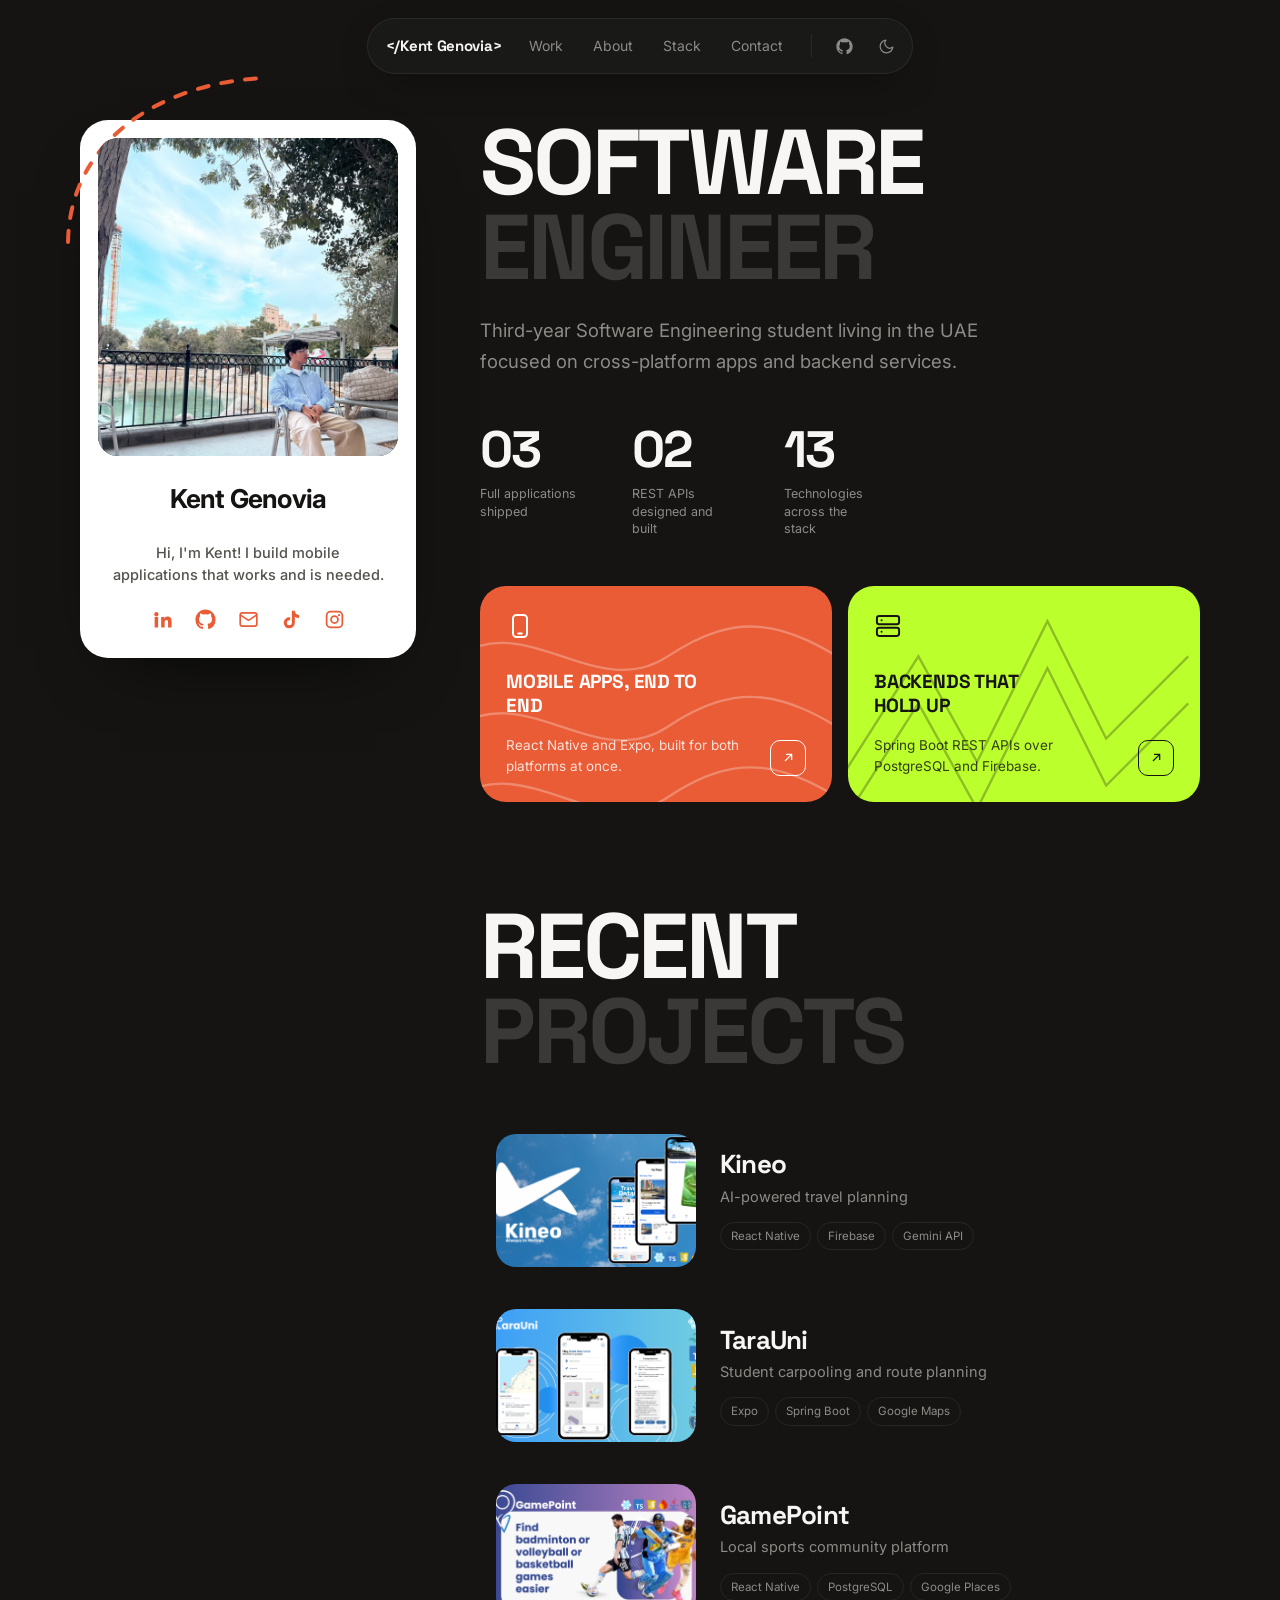
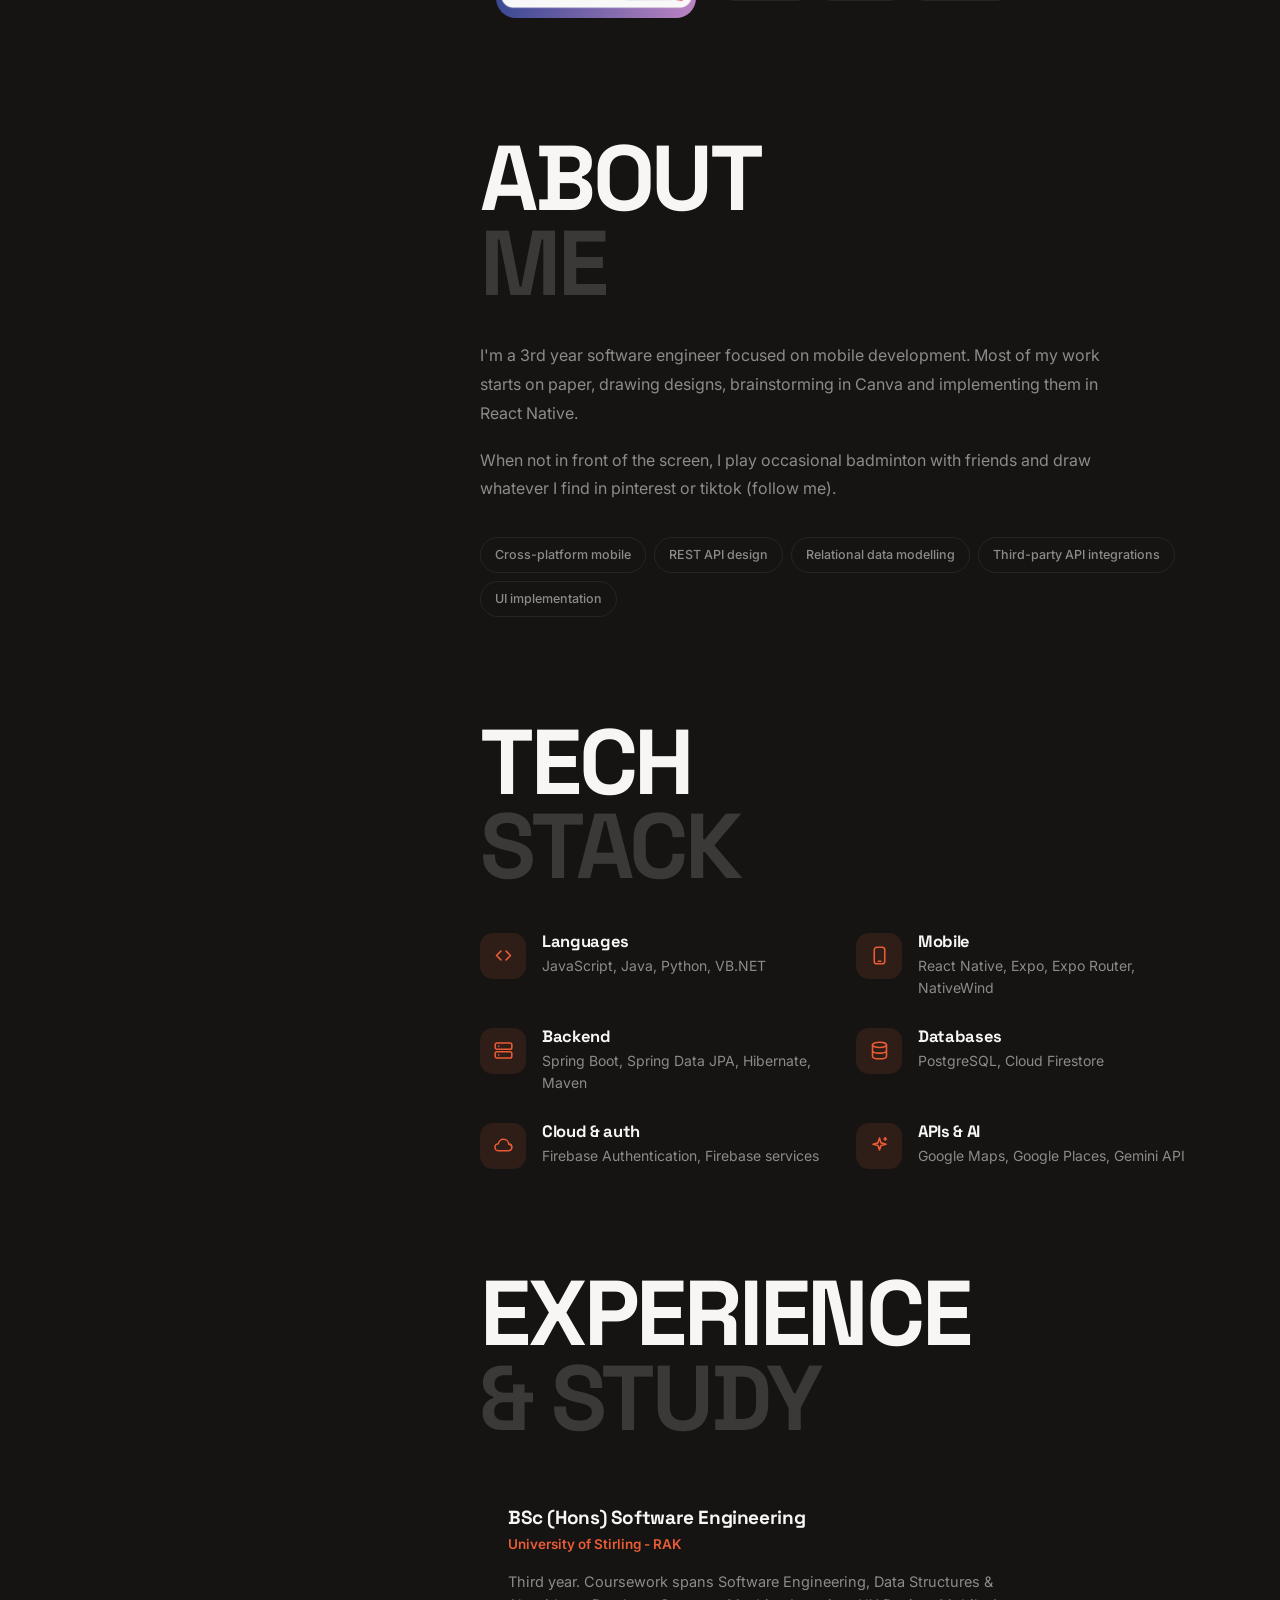
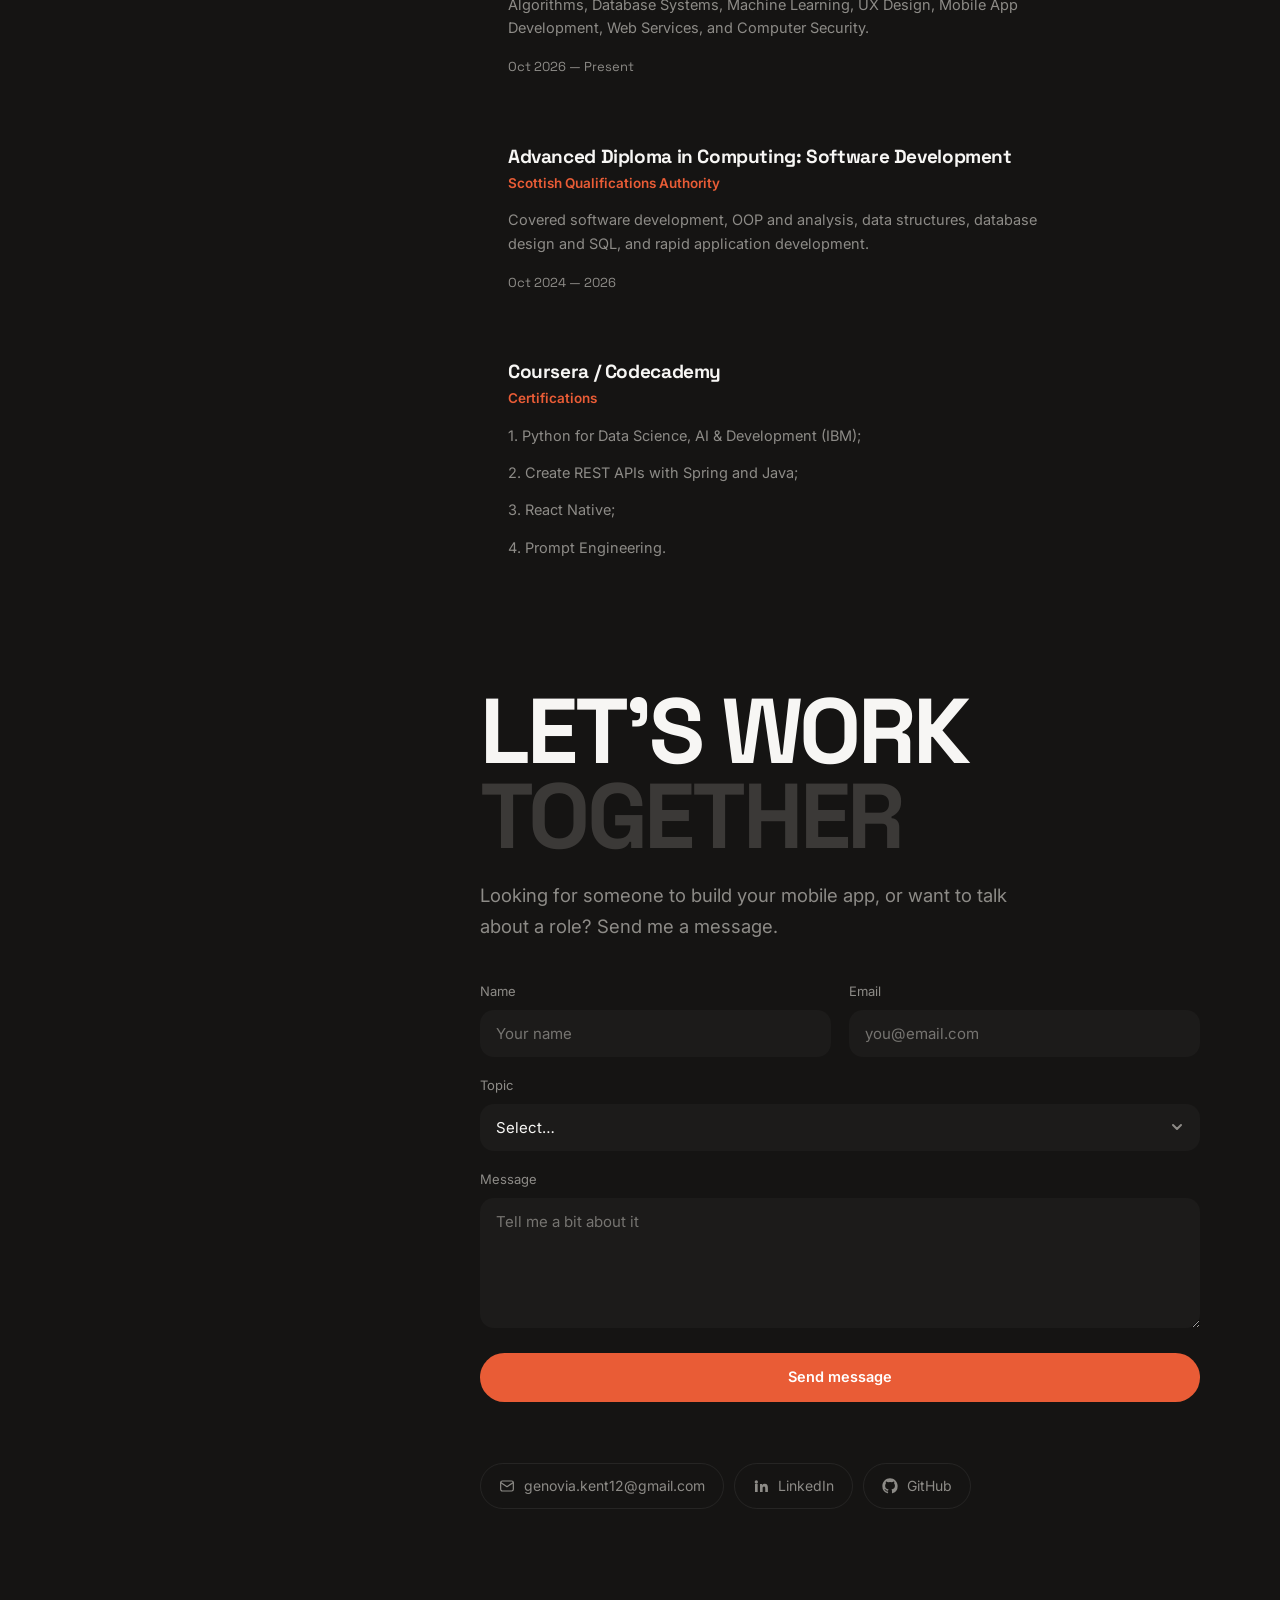
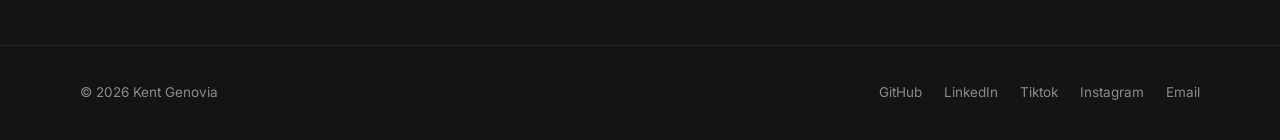
==== commit ef40d347: "update index and styles" ====
--- a/index.html
+++ b/index.html
@@ -39,7 +39,8 @@
 
   <nav class="nav-pill" aria-label="Main">
 
-    <a class="brand" href="index.html">Kent Genovia<span class="dot">.</span></a>
+    <a class="brand" href="index.html">&lt;/Kent Genovia&gt;</a>
+
 
     <div class="nav-links">
       <a href="#work">Work</a>
@@ -612,6 +613,8 @@
     <div class="foot-links">
       <a href="https://github.com/genoviakent12-rgb" target="_blank" rel="noopener">GitHub</a>
       <a href="http://www.linkedin.com/in/kent-genovia-6a03a72a3" target="_blank" rel="noopener">LinkedIn</a>
+      <a href="https://www.tiktok.com/@bigturd0" target="_blank" rel="noopener">Tiktok</a>
+      <a href="https://www.instagram.com/kntdclll/" target="_blank" rel="noopener">Instagram</a>
       <a href="mailto:genovia.kent12@gmail.com">Email</a>
     </div>
   </div>
--- a/styles.css
+++ b/styles.css
@@ -317,7 +317,6 @@
 .btn-primary{
   background:var(--accent);
   color:#fff;
-  box-shadow:0 10px 30px -14px rgba(233,92,54,.9);
 }
 .btn-primary:hover{
   transform:translateY(-2px);
@@ -592,7 +591,6 @@
   align-items:center;
   padding:16px;
   border-radius:var(--radius-lg);
-  border:1px solid transparent;
   background:transparent;
   transition:background .3s var(--ease),border-color .3s var(--ease),
              transform .3s var(--ease);
@@ -681,7 +679,6 @@
   position:relative;
   padding:28px;
   border-radius:var(--radius-lg);
-  border:1px solid transparent;
   transition:background .3s var(--ease),border-color .3s var(--ease);
 }
 .entry:hover{background:var(--bg-2);border-color:var(--line);}
@@ -732,7 +729,7 @@
   width:100%;
   padding:14px 16px;
   border-radius:14px;
-  border:1px solid var(--line);
+  border:0px solid var(--line);
   background:var(--bg-2);
   color:var(--fg);
   font-family:inherit;
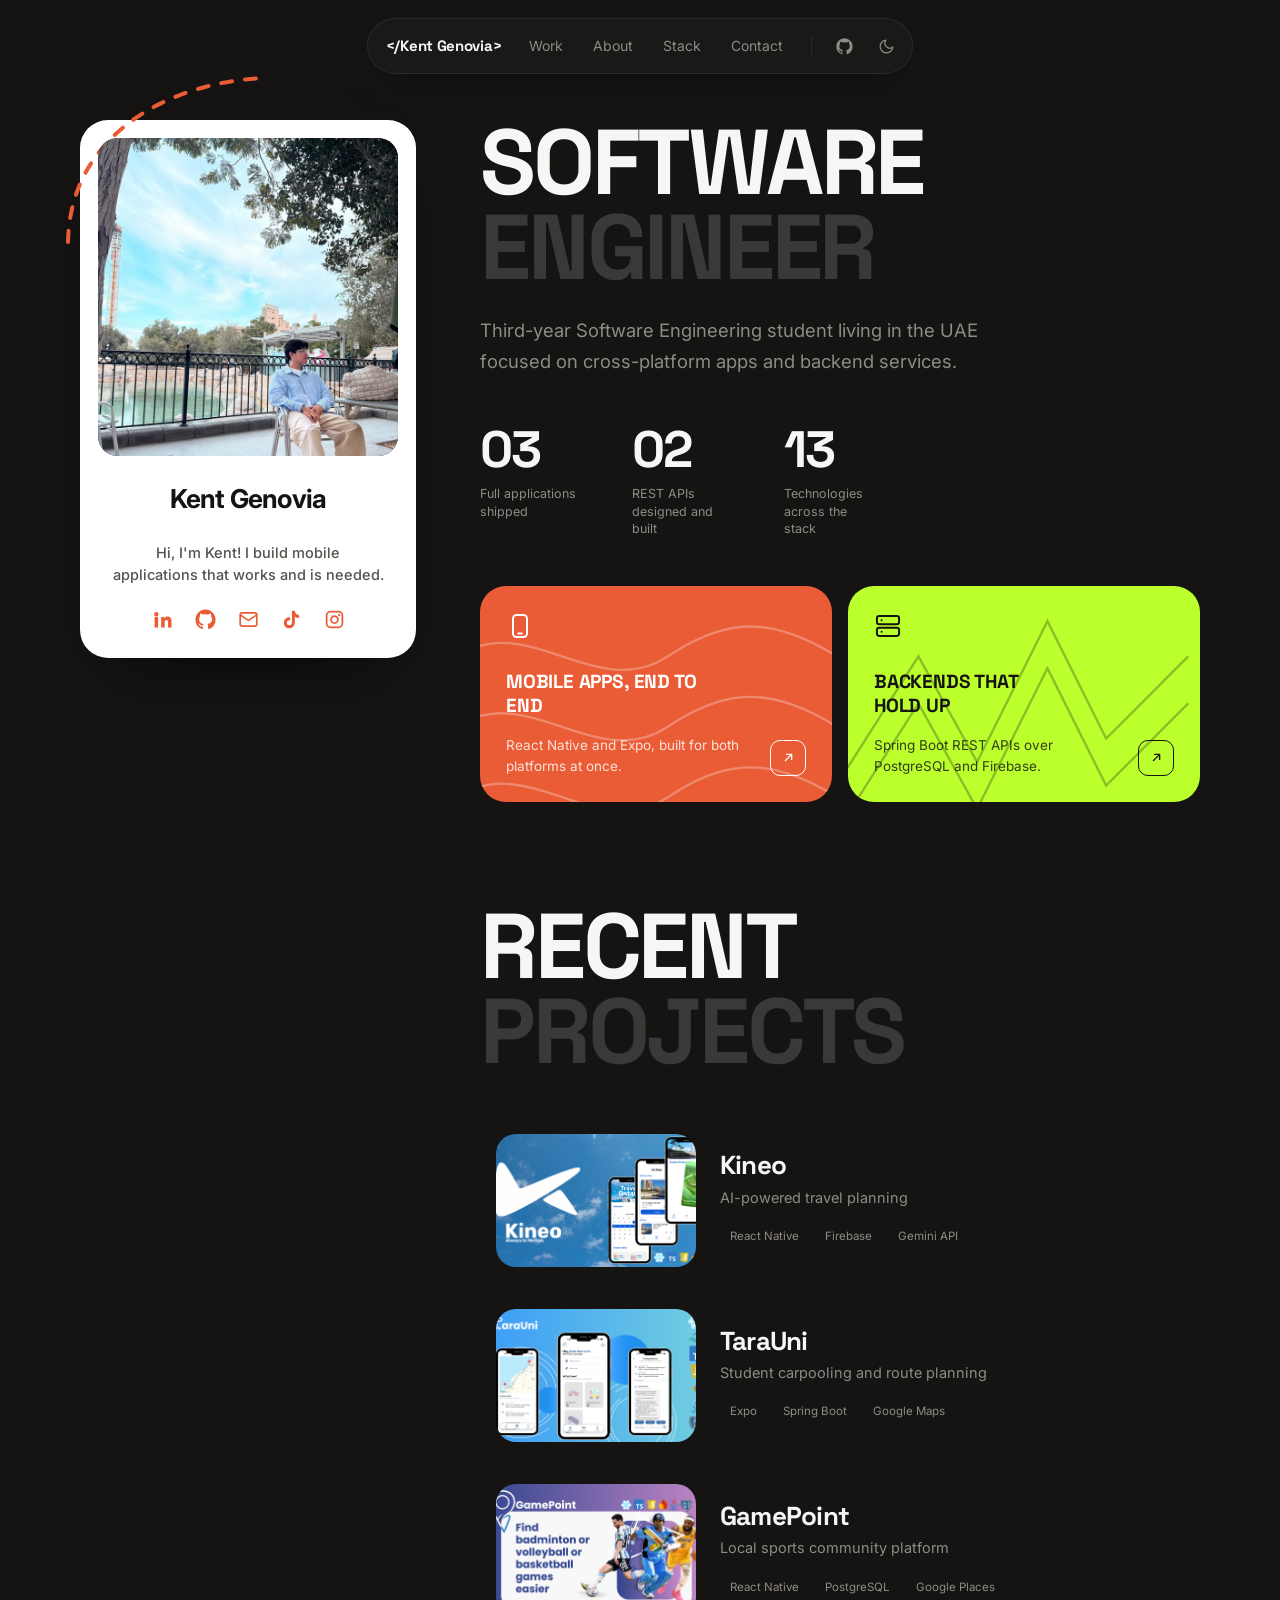
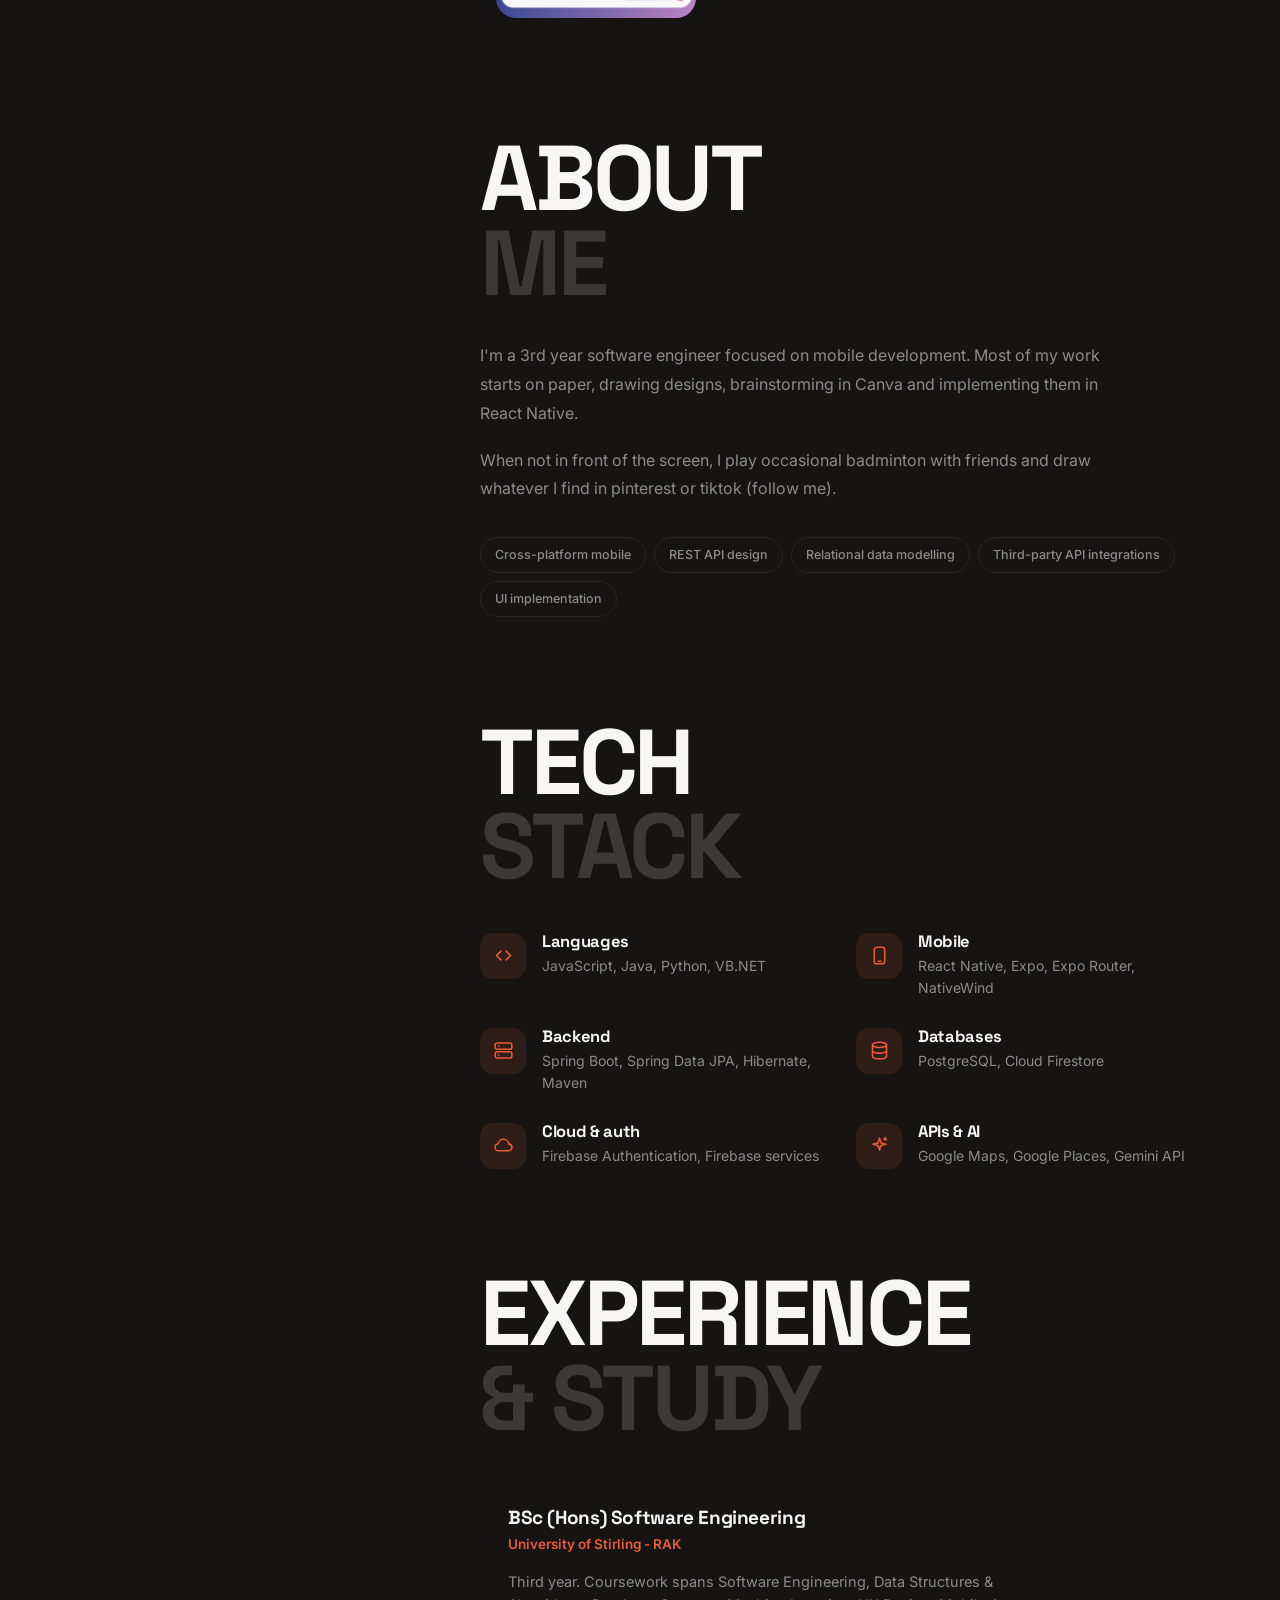
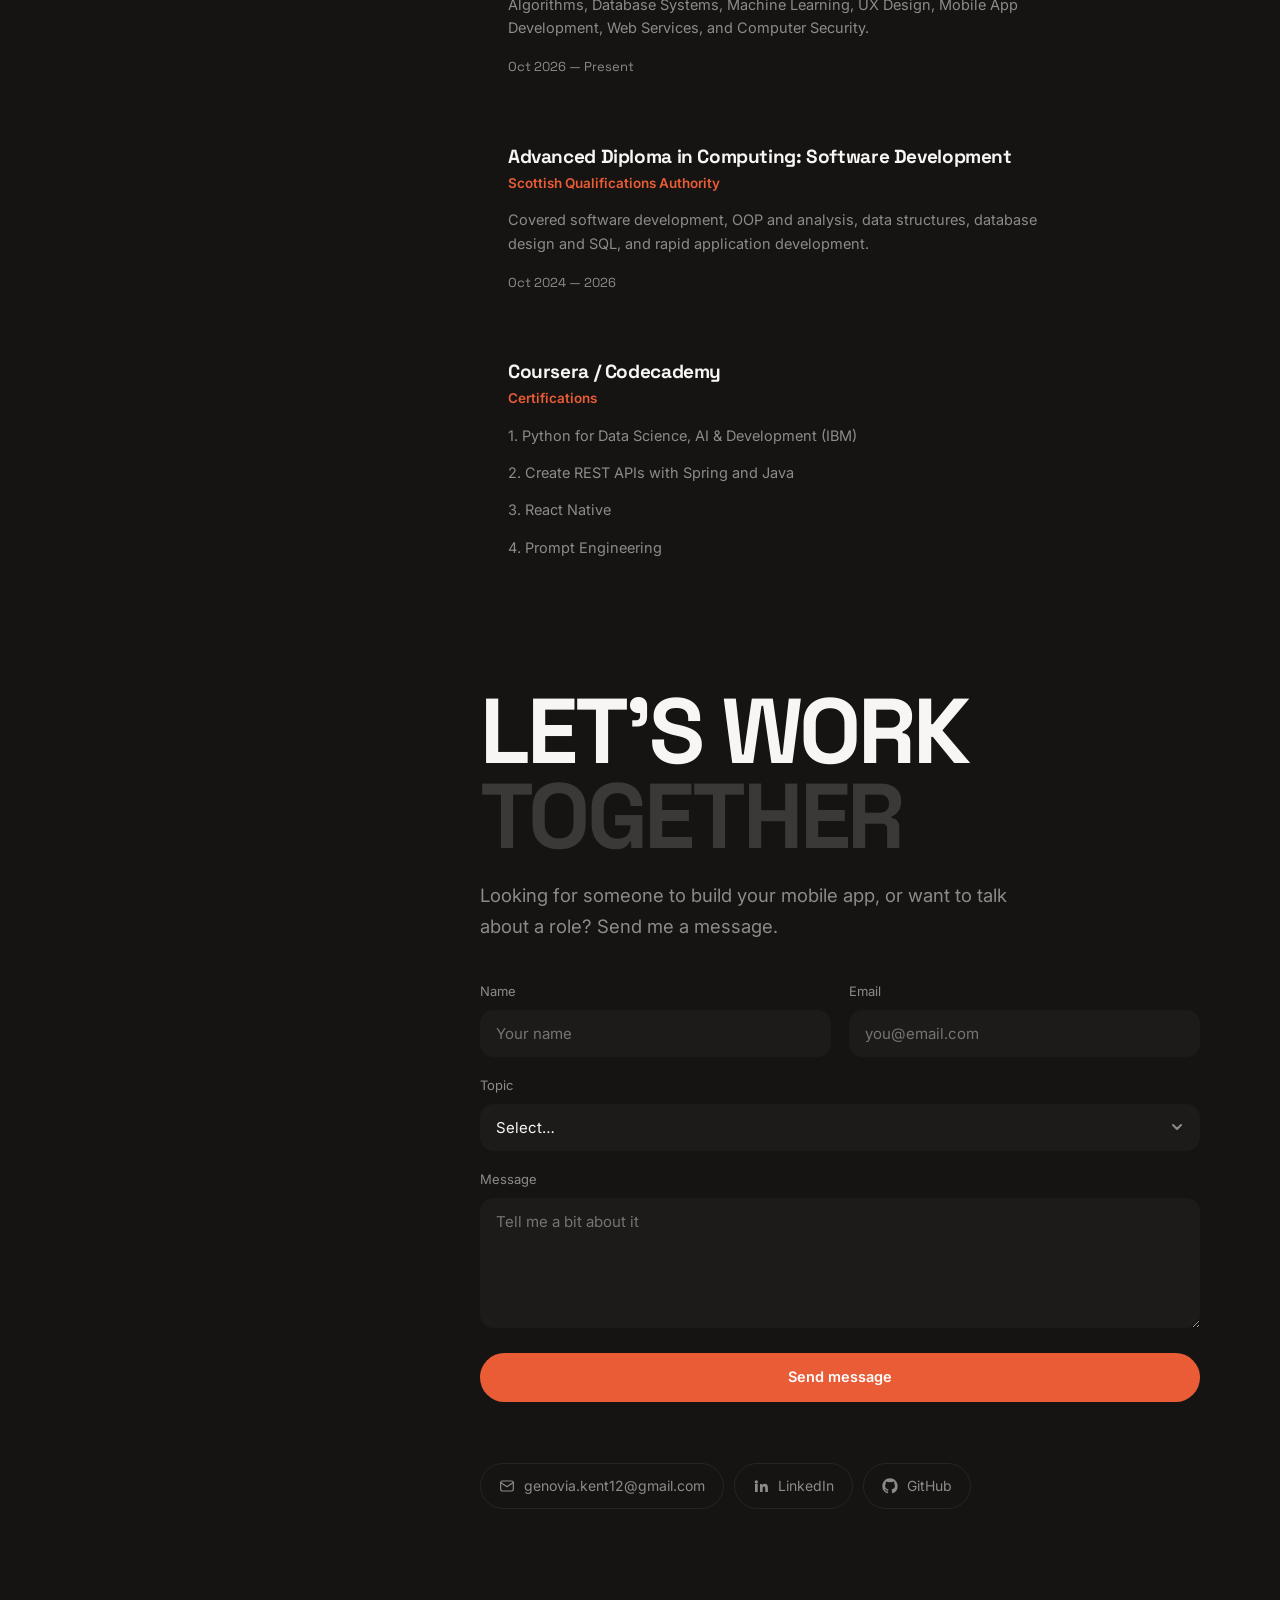
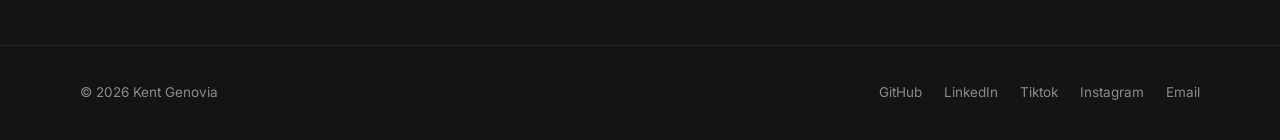
==== commit 3e64b349: "changed projects page design" ====
--- a/index.html
+++ b/index.html
@@ -500,16 +500,16 @@
             </div>
           </div>
           <p>
-            1. Python for Data Science, AI & Development (IBM);
+            1. Python for Data Science, AI & Development (IBM)
           </p>
           <p>
-            2. Create REST APIs with Spring and Java;
+            2. Create REST APIs with Spring and Java
           </p>
           <p>
-            3. React Native; 
+            3. React Native
           </p>
           <p>
-            4. Prompt Engineering.
+            4. Prompt Engineering
           </p>
         </article>
 
--- a/styles.css
+++ b/styles.css
@@ -630,7 +630,7 @@
 .proj-tags span{
   font-size:11.5px;
   color:var(--fg-dim);
-  border:1px solid var(--line);
+  border:0px solid var(--line);
   border-radius:999px;
   padding:4px 10px;
 }
@@ -939,7 +939,7 @@
 }
 .feature{
   position:relative;
-  border:1px solid var(--line);
+  border:0px solid var(--line);
   border-radius:var(--radius-lg);
   padding:30px;
   background:var(--bg-2);
@@ -974,7 +974,7 @@
   width:100%;
   max-width:540px;
   padding:26px;
-  border:1px solid var(--line);
+  border:0px solid var(--line);
   background:var(--bg-2);
   border-radius:var(--radius);
   text-align:center;
@@ -1042,7 +1042,7 @@
   align-items:center;
   flex-wrap:wrap;
   padding:20px 24px;
-  border:1px solid var(--line);
+  border:0px solid var(--line);
   border-radius:var(--radius);
   background:var(--bg-2);
   transition:border-color .25s var(--ease),transform .25s var(--ease);
@@ -1095,7 +1095,7 @@
   flex-direction:column;
   padding:26px;
   min-height:194px;
-  border:1px solid var(--line);
+  border:0px solid var(--line);
   border-radius:var(--radius);
   background:var(--bg-2);
   transition:transform .25s var(--ease),border-color .25s var(--ease);
@@ -1128,6 +1128,22 @@
   font-weight:600;
   color:var(--accent);
 }
+/* .architecture-box:hover{border-color:var(--accent);transform:translateY(-3px);}
+.architecture-box strong,
+.architecture-box h3{
+  display:block;
+  font-family:'Space Grotesk',sans-serif;
+  font-size:18px;
+  font-weight:600;
+  margin:0 0 6px;
+}
+.architecture-box span:not(.architecture-number),
+.architecture-box p{
+  color:var(--fg-dim);
+  font-size:13.5px;
+  margin:0;
+  line-height:1.6;
+} */
 
 /* Single wide documentation panel */
 .documentation-card.is-wide{
@@ -1138,8 +1154,19 @@
   min-height:0;
   padding:34px;
 }
-.documentation-card.is-wide:hover{transform:none;}
-.documentation-card.is-wide h3{font-size:20px;}
+.documentation-card.is-wide:hover{border-color:var(--accent);transform:translateY(-3px);}
+.documentation-card strong,
+.documentation-card.is-wide h3{
+  display:block;
+  font-family:'Space Grotesk',sans-serif;
+  font-size:18px;
+  font-weight:600;
+  margin:0 0 6px;
+}
+
+.documentation-card span:not(.documentation-type){
+  color:var(--fg-dim);
+}
 
 /* Budget cards */
 .budget-grid{
